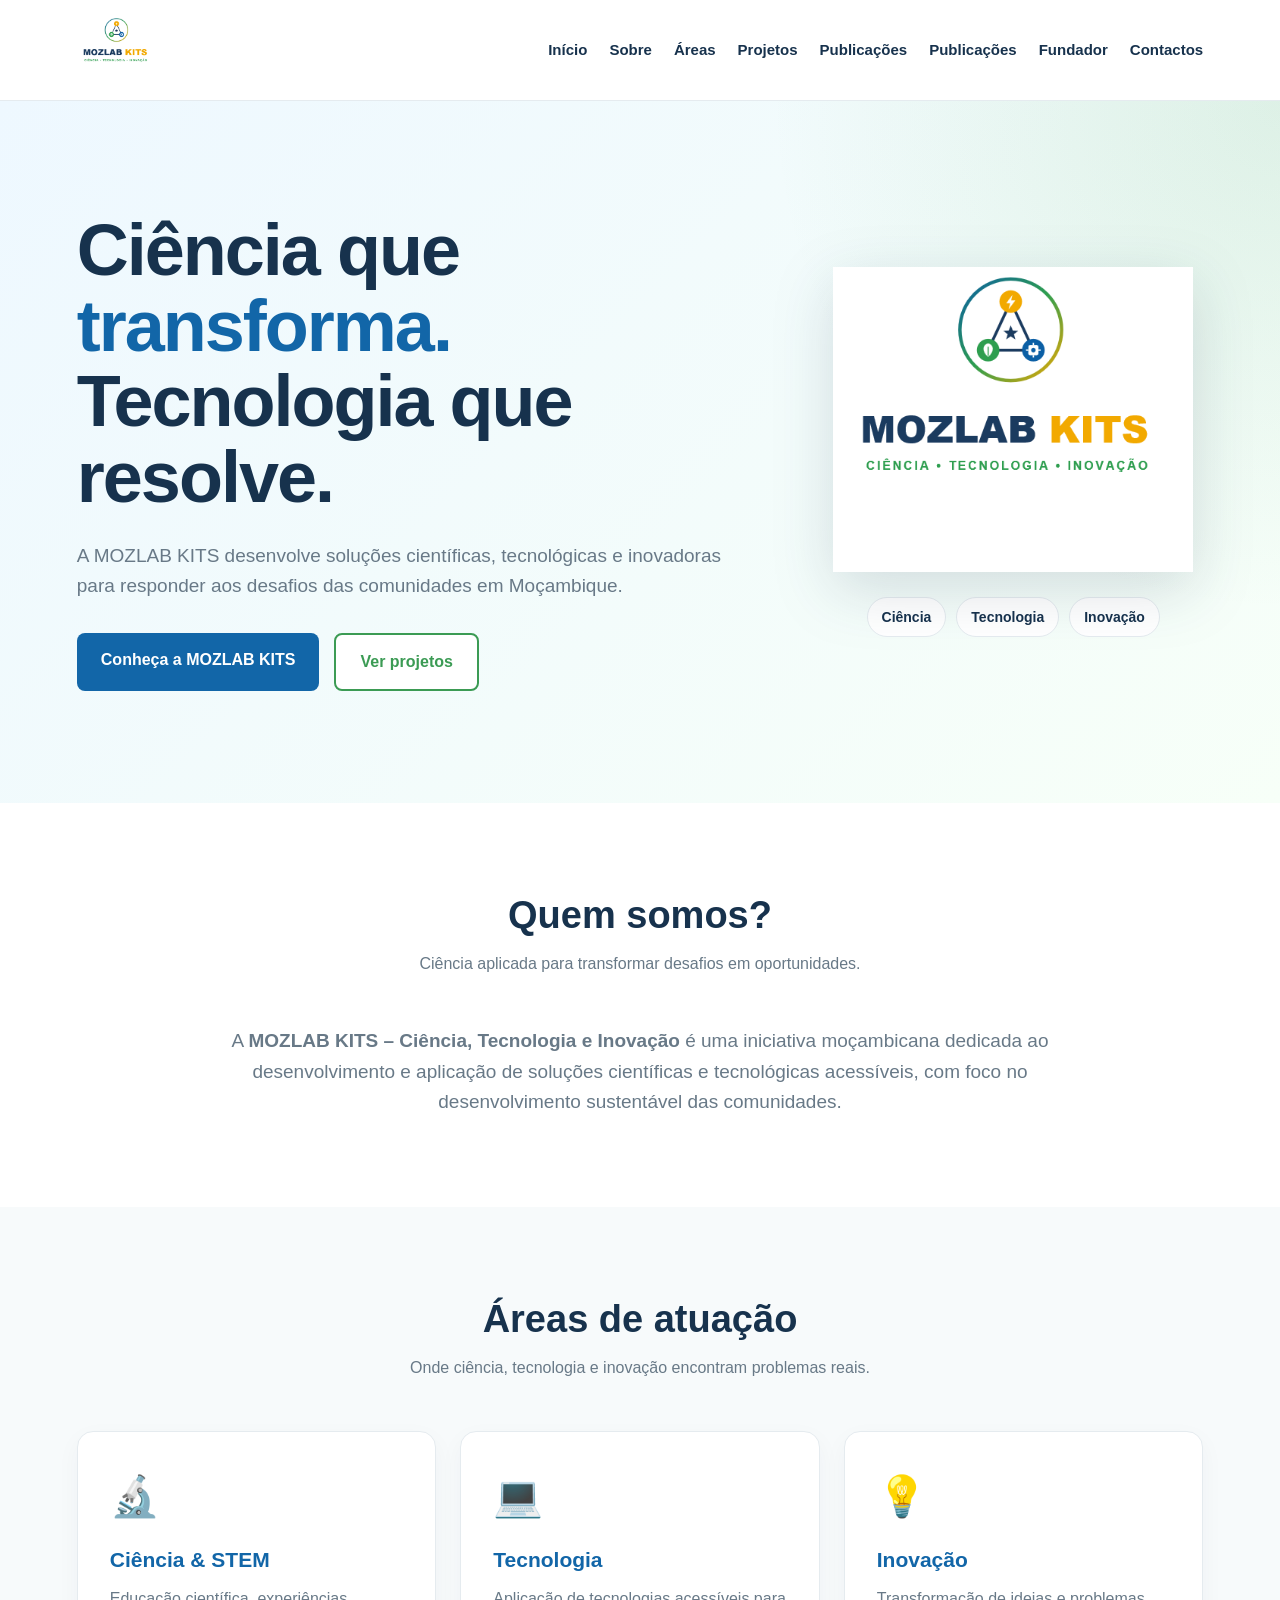
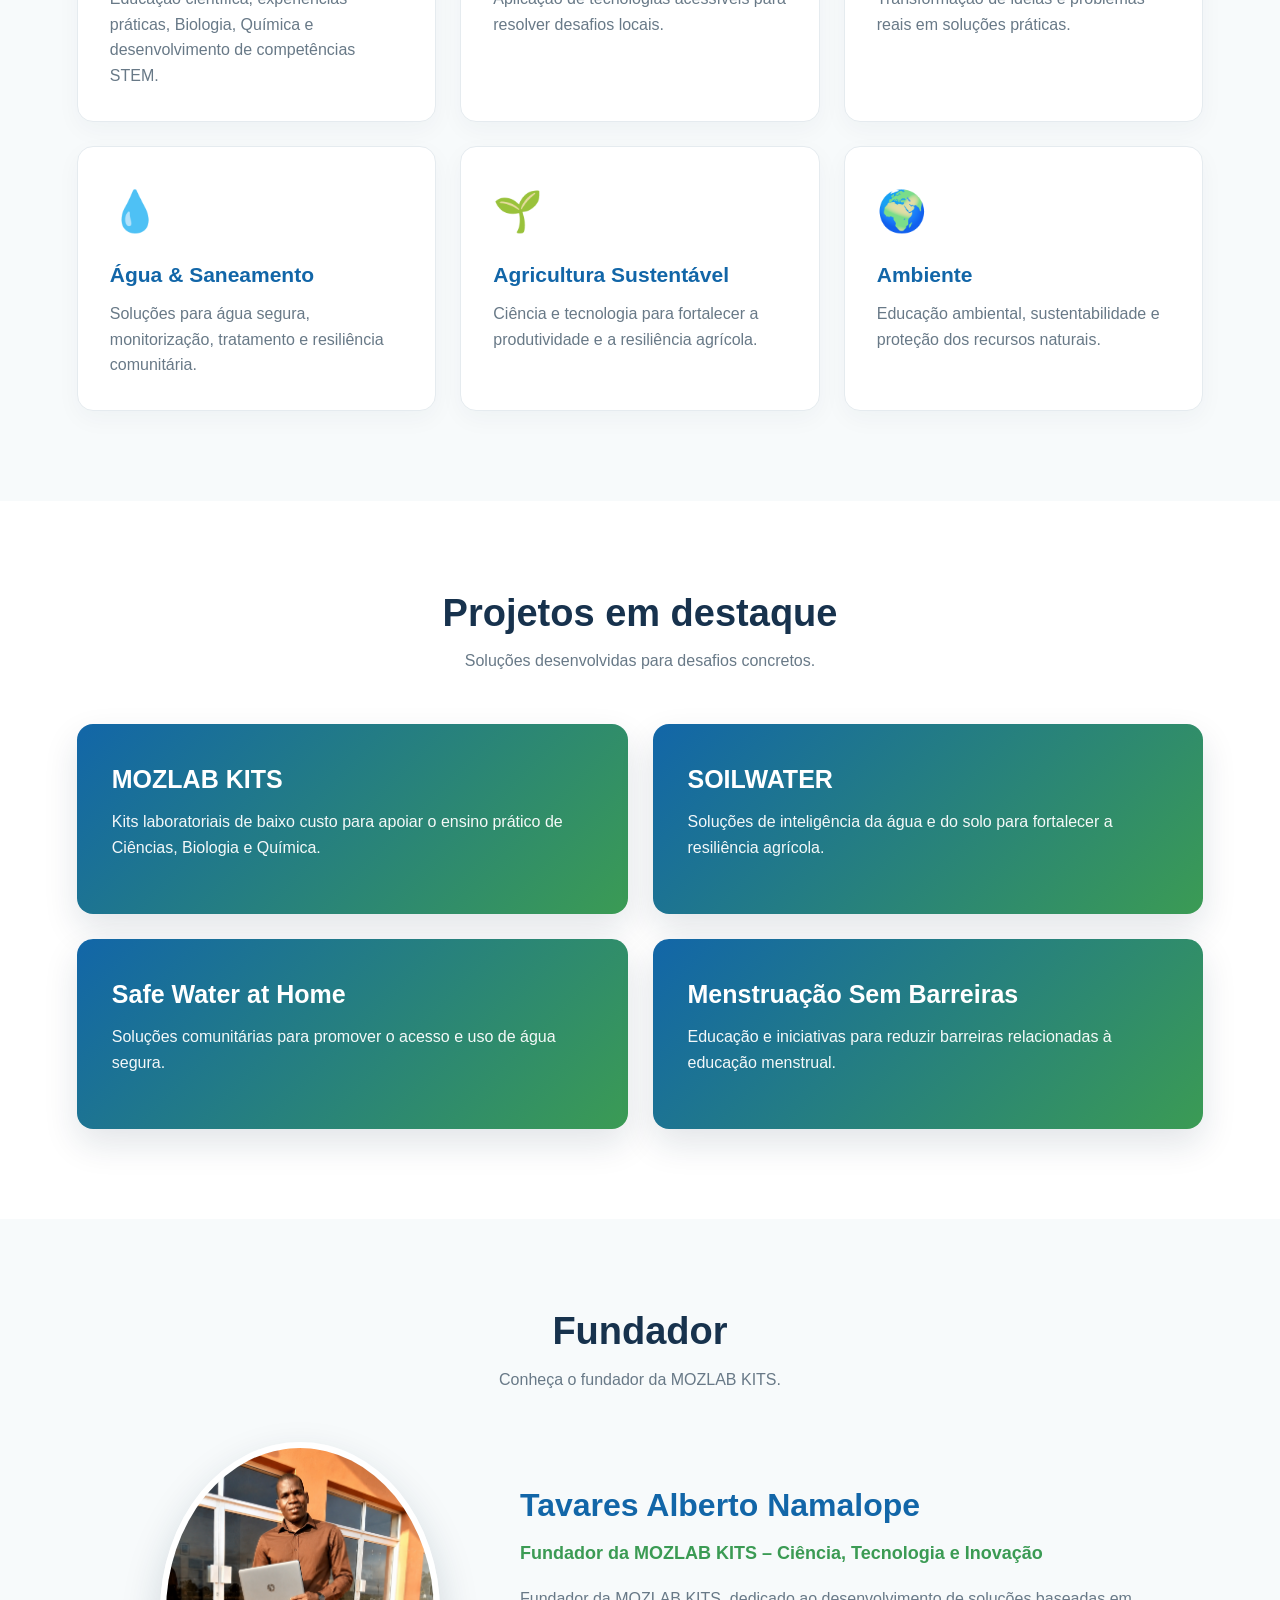
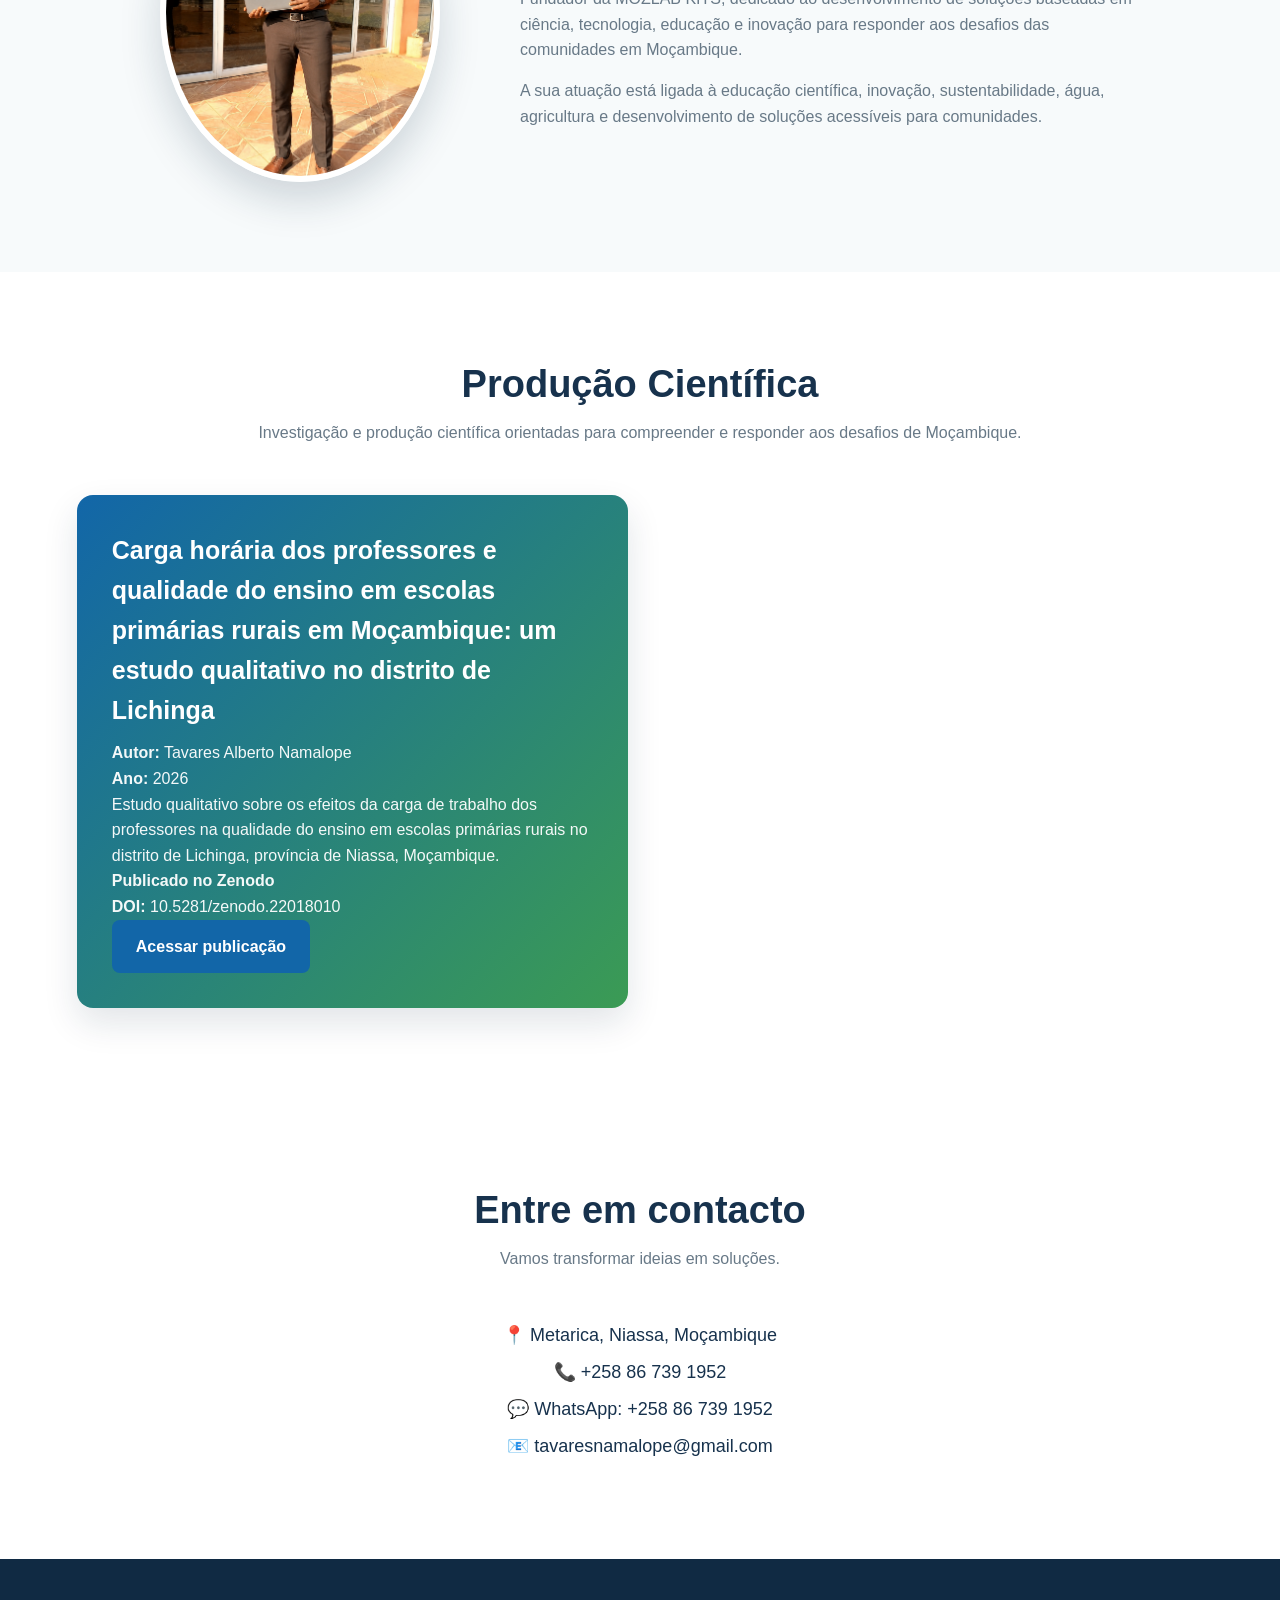
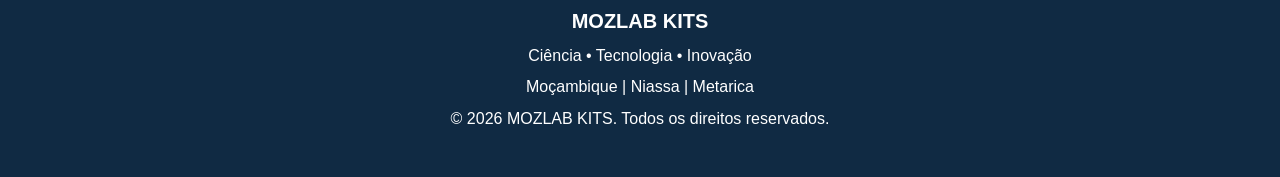
==== index.html @ 1bd48b4a "Add scientific production section to index.html Added a new section for scientific production with d" ====
<!DOCTYPE html>
<html lang="pt">
<head>
    <meta charset="UTF-8">
    <meta name="viewport" content="width=device-width, initial-scale=1.0">

    <title>MOZLAB KITS – Ciência, Tecnologia e Inovação</title>

    <meta name="description"
          content="MOZLAB KITS – Ciência, Tecnologia e Inovação para transformar desafios em soluções sustentáveis em Moçambique.">

    <link rel="stylesheet" href="style.css">
</head>

<body>

<!-- ==============================
     CABEÇALHO
     ============================== -->

<header>

    <div class="logo-area">

        <img src="MOZLAB KITS.png"
             alt="Logo oficial da MOZLAB KITS">

    </div>

    <nav>

    <a href="#inicio">Início</a>
    <a href="#sobre">Sobre</a>
    <a href="#areas">Áreas</a>
    <a href="#projetos">Projetos</a> 
    <a href="#publicacoes">Publicações</a>
    <a href="#publicacoes">Publicações</a>
    <a href="#fundador">Fundador</a>
    <a href="#contactos">Contactos</a>

</nav>

</header>


<main>

<!-- ==============================
     INÍCIO
     ============================== -->

<section class="hero" id="inicio">

    <div class="hero-text">

        <h1>
            Ciência que <span>transforma.</span><br>
            Tecnologia que resolve.
        </h1>

        <p>
            A MOZLAB KITS desenvolve soluções científicas,
            tecnológicas e inovadoras para responder aos desafios
            das comunidades em Moçambique.
        </p>

        <div class="buttons">

            <a href="#sobre" class="btn btn-primary">
                Conheça a MOZLAB KITS
            </a>

            <a href="#projetos" class="btn btn-secondary">
                Ver projetos
            </a>

        </div>

    </div>


    <div class="hero-logo">

        <img src="MOZLAB KITS.png"
             alt="MOZLAB KITS – Ciência, Tecnologia e Inovação">

        <div class="hero-tagline">

            <span>Ciência</span>
            <span>Tecnologia</span>
            <span>Inovação</span>

        </div>

    </div>

</section>


<!-- ==============================
     SOBRE
     ============================== -->

<section id="sobre">

    <div class="section-title">

        <h2>Quem somos?</h2>

        <p>
            Ciência aplicada para transformar desafios em oportunidades.
        </p>

    </div>


    <div class="about">

        <p>
            A <strong>MOZLAB KITS – Ciência, Tecnologia e Inovação</strong>
            é uma iniciativa moçambicana dedicada ao desenvolvimento
            e aplicação de soluções científicas e tecnológicas
            acessíveis, com foco no desenvolvimento sustentável
            das comunidades.
        </p>

    </div>

</section>


<!-- ==============================
     ÁREAS DE ATUAÇÃO
     ============================== -->

<section class="areas" id="areas">

    <div class="section-title">

        <h2>Áreas de atuação</h2>

        <p>
            Onde ciência, tecnologia e inovação encontram problemas reais.
        </p>

    </div>


    <div class="cards">


        <div class="card">

            <div class="icon">🔬</div>

            <h3>Ciência & STEM</h3>

            <p>
                Educação científica, experiências práticas,
                Biologia, Química e desenvolvimento de
                competências STEM.
            </p>

        </div>


        <div class="card">

            <div class="icon">💻</div>

            <h3>Tecnologia</h3>

            <p>
                Aplicação de tecnologias acessíveis para
                resolver desafios locais.
            </p>

        </div>


        <div class="card">

            <div class="icon">💡</div>

            <h3>Inovação</h3>

            <p>
                Transformação de ideias e problemas reais
                em soluções práticas.
            </p>

        </div>


        <div class="card">

            <div class="icon">💧</div>

            <h3>Água & Saneamento</h3>

            <p>
                Soluções para água segura, monitorização,
                tratamento e resiliência comunitária.
            </p>

        </div>


        <div class="card">

            <div class="icon">🌱</div>

            <h3>Agricultura Sustentável</h3>

            <p>
                Ciência e tecnologia para fortalecer a
                produtividade e a resiliência agrícola.
            </p>

        </div>


        <div class="card">

            <div class="icon">🌍</div>

            <h3>Ambiente</h3>

            <p>
                Educação ambiental, sustentabilidade e
                proteção dos recursos naturais.
            </p>

        </div>


    </div>

</section>


<!-- ==============================
     PROJETOS
     ============================== -->

<section id="projetos">

    <div class="section-title">

        <h2>Projetos em destaque</h2>

        <p>
            Soluções desenvolvidas para desafios concretos.
        </p>

    </div>


    <div class="projects">


        <div class="project">

            <h3>MOZLAB KITS</h3>

            <p>
                Kits laboratoriais de baixo custo para apoiar
                o ensino prático de Ciências, Biologia e Química.
            </p>

        </div>


        <div class="project">

            <h3>SOILWATER</h3>

            <p>
                Soluções de inteligência da água e do solo
                para fortalecer a resiliência agrícola.
            </p>

        </div>


        <div class="project">

            <h3>Safe Water at Home</h3>

            <p>
                Soluções comunitárias para promover o acesso
                e uso de água segura.
            </p>

        </div>


        <div class="project">

            <h3>Menstruação Sem Barreiras</h3>

            <p>
                Educação e iniciativas para reduzir barreiras
                relacionadas à educação menstrual.
            </p>

        </div>


    </div>

</section>


<!-- ==============================
     FUNDADOR
     ============================== -->

<section class="founder" id="fundador">

    <div class="section-title">

        <h2>Fundador</h2>

        <p>
            Conheça o fundador da MOZLAB KITS.
        </p>

    </div>


    <div class="founder-content">

        <div class="founder-photo">

            <img src="FUNDADOR.png"
                 alt="Fotografia de Tavares Alberto Namalope, fundador da MOZLAB KITS">

        </div>


        <div class="founder-info">

            <h3>
                Tavares Alberto Namalope
            </h3>

            <h4>
                Fundador da MOZLAB KITS – Ciência, Tecnologia e Inovação
            </h4>

            <p>
                Fundador da MOZLAB KITS, dedicado ao desenvolvimento
                de soluções baseadas em ciência, tecnologia,
                educação e inovação para responder aos desafios
                das comunidades em Moçambique.
            </p>

            <p>
                A sua atuação está ligada à educação científica,
                inovação, sustentabilidade, água, agricultura
                e desenvolvimento de soluções acessíveis para
                comunidades.
            </p>

        </div>

    </div>

</section>

</section>


<!-- ==============================
     PRODUÇÃO CIENTÍFICA
     ============================== -->

<section id="publicacoes">

    <div class="section-title">

        <h2>Produção Científica</h2>

        <p>
            Investigação e produção científica orientadas
            para compreender e responder aos desafios de Moçambique.
        </p>

    </div>

    <div class="projects">

        <div class="project">

            <h3>
                Carga horária dos professores e qualidade do ensino
                em escolas primárias rurais em Moçambique:
                um estudo qualitativo no distrito de Lichinga
            </h3>

            <p>
                <strong>Autor:</strong>
                Tavares Alberto Namalope
            </p>

            <p>
                <strong>Ano:</strong>
                2026
            </p>

            <p>
                Estudo qualitativo sobre os efeitos da carga de trabalho
                dos professores na qualidade do ensino em escolas
                primárias rurais no distrito de Lichinga,
                província de Niassa, Moçambique.
            </p>

            <p>
                <strong>Publicado no Zenodo</strong>
            </p>

            <p>
                <strong>DOI:</strong>
                10.5281/zenodo.22018010
            </p>

            <a
                href="https://doi.org/10.5281/zenodo.22018010"
                target="_blank"
                rel="noopener noreferrer"
                class="btn btn-primary"
            >
                Acessar publicação
            </a>

        </div>

    </div>

</section>
<!-- ==============================
     CONTACTOS
     ============================== -->

<section class="contact" id="contactos">

    <div class="section-title">

        <h2>Entre em contacto</h2>

        <p>
            Vamos transformar ideias em soluções.
        </p>

    </div>


    <div class="contact-info">

        <p>
            📍 Metarica, Niassa, Moçambique
        </p>

        <p>
            📞 +258 86 739 1952
        </p>

        <p>
            💬 WhatsApp: +258 86 739 1952
        </p>

        <p>
            📧 tavaresnamalope@gmail.com
        </p>

    </div>

</section>

</main>


<!-- ==============================
     RODAPÉ
     ============================== -->

<footer>

    <p>
        <strong>MOZLAB KITS</strong>
    </p>

    <p>
        Ciência • Tecnologia • Inovação
    </p>

    <p>
        Moçambique | Niassa | Metarica
    </p>

    <p>
        © 2026 MOZLAB KITS. Todos os direitos reservados.
    </p>

</footer>


</body>
</html>
---- style.css ----
/* =========================================
   MOZLAB KITS
   Ciência • Tecnologia • Inovação
   ========================================= */

:root {
    --azul: #1266a8;
    --azul-escuro: #102a43;
    --verde: #3b9b54;
    --dourado: #d9a441;
    --branco: #ffffff;
    --cinza-claro: #f7fafb;
    --cinza: #687987;
    --texto: #17324d;
    --borda: #e5ebef;
}

/* ==============================
   RESET
   ============================== */

* {
    margin: 0;
    padding: 0;
    box-sizing: border-box;
}

html {
    scroll-behavior: smooth;
}

body {
    font-family: Arial, Helvetica, sans-serif;
    color: var(--texto);
    background: var(--branco);
    line-height: 1.6;
}

a {
    text-decoration: none;
}

/* ==============================
   CABEÇALHO
   ============================== */

header {
    background: rgba(255, 255, 255, 0.96);
    border-bottom: 1px solid var(--borda);
    padding: 16px 6%;
    display: flex;
    align-items: center;
    justify-content: space-between;
    position: sticky;
    top: 0;
    z-index: 1000;
}

.logo-area {
    display: flex;
    align-items: center;
    flex-shrink: 0;
}

.logo-area img {
    height: 68px;
    width: auto;
    max-width: 230px;
    object-fit: contain;
    display: block;
}

/* ==============================
   MENU
   ============================== */

nav {
    display: flex;
    align-items: center;
    gap: 22px;
}

nav a {
    color: var(--texto);
    font-size: 15px;
    font-weight: 600;
    transition: 0.3s ease;
}

nav a:hover {
    color: var(--verde);
}

/* ==============================
   HERO
   ============================== */

.hero {
    min-height: 78vh;
    padding: 90px 6%;
    display: flex;
    align-items: center;
    justify-content: space-between;
    gap: 60px;

    background:
        radial-gradient(
            circle at top right,
            rgba(59, 155, 84, 0.12),
            transparent 35%
        ),
        linear-gradient(
            135deg,
            #eef8ff,
            #f7fff8
        );
}

.hero-text {
    max-width: 680px;
}

.hero-text h1 {
    font-size: clamp(42px, 6vw, 72px);
    line-height: 1.05;
    margin-bottom: 25px;
    letter-spacing: -2px;
}

.hero-text h1 span {
    color: var(--azul);
}

.hero-text p {
    max-width: 650px;
    font-size: 19px;
    color: var(--cinza);
    margin-bottom: 32px;
}

/* ==============================
   LOGO DO HERO
   ============================== */

.hero-logo {
    width: 380px;
    flex-shrink: 0;
    text-align: center;
}

.hero-logo img {
    width: 100%;
    max-width: 360px;
    height: auto;
    display: block;
    margin: 0 auto 25px;

    filter: drop-shadow(
        0 18px 30px rgba(16, 42, 67, 0.15)
    );
}

.hero-tagline {
    display: flex;
    justify-content: center;
    gap: 10px;
    flex-wrap: wrap;
}

.hero-tagline span {
    padding: 8px 14px;
    border-radius: 20px;
    background: var(--branco);
    border: 1px solid var(--borda);
    color: var(--texto);
    font-size: 14px;
    font-weight: 700;
}

/* ==============================
   BOTÕES
   ============================== */

.buttons {
    display: flex;
    gap: 15px;
    flex-wrap: wrap;
}

.btn {
    display: inline-block;
    padding: 14px 24px;
    border-radius: 8px;
    font-weight: 700;
    transition: 0.3s ease;
}

.btn-primary {
    background: var(--azul);
    color: var(--branco);
}

.btn-primary:hover {
    transform: translateY(-2px);
    background: #0e568e;
}

.btn-secondary {
    border: 2px solid var(--verde);
    color: var(--verde);
    background: var(--branco);
}

.btn-secondary:hover {
    background: var(--verde);
    color: var(--branco);
}

/* ==============================
   SEÇÕES
   ============================== */

section {
    padding: 90px 6%;
}

.section-title {
    max-width: 800px;
    margin: 0 auto 50px;
    text-align: center;
}

.section-title h2 {
    font-size: 38px;
    line-height: 1.2;
    margin-bottom: 12px;
}

.section-title p {
    color: var(--cinza);
}

/* ==============================
   SOBRE
   ============================== */

.about {
    max-width: 900px;
    margin: auto;
    text-align: center;
    font-size: 19px;
    color: var(--cinza);
}

/* ==============================
   ÁREAS
   ============================== */

.areas {
    background: var(--cinza-claro);
}

.cards {
    max-width: 1200px;
    margin: auto;
    display: grid;
    grid-template-columns: repeat(3, 1fr);
    gap: 24px;
}

.card {
    background: var(--branco);
    padding: 32px;
    border-radius: 16px;
    border: 1px solid var(--borda);
    box-shadow: 0 8px 25px rgba(16, 42, 67, 0.04);
    transition:
        transform 0.3s ease,
        box-shadow 0.3s ease;
}

.card:hover {
    transform: translateY(-7px);
    box-shadow: 0 18px 40px rgba(16, 42, 67, 0.10);
}

.card .icon {
    font-size: 40px;
    margin-bottom: 15px;
}

.card h3 {
    margin-bottom: 10px;
    color: var(--azul);
    font-size: 21px;
}

.card p {
    color: var(--cinza);
}

/* ==============================
   PROJETOS
   ============================== */

.projects {
    max-width: 1200px;
    margin: auto;
    display: grid;
    grid-template-columns: repeat(2, 1fr);
    gap: 25px;
}

.project {
    padding: 35px;
    min-height: 190px;
    border-radius: 16px;

    background: linear-gradient(
        135deg,
        var(--azul),
        var(--verde)
    );

    color: var(--branco);

    box-shadow:
        0 15px 35px rgba(16, 42, 67, 0.12);

    transition: transform 0.3s ease;
}

.project:hover {
    transform: translateY(-6px);
}

.project h3 {
    font-size: 25px;
    margin-bottom: 10px;
}

.project p {
    opacity: 0.95;
}

/* ==============================
   FUNDADOR
   ============================== */

.founder {
    background: var(--cinza-claro);
}

.founder-content {
    max-width: 1000px;
    margin: auto;

    display: grid;
    grid-template-columns: 320px 1fr;

    align-items: center;
    gap: 60px;
}

.founder-photo img {
    width: 280px;
    height: 340px;
    object-fit: cover;
    object-position: center top;

    object-fit: cover;

    border-radius: 50%;

    display: block;
    margin: auto;

    border: 6px solid var(--branco);

    box-shadow:
        0 18px 40px rgba(16, 42, 67, 0.18);
}

/* Informações */

.founder-info h3 {
    font-size: 32px;
    color: var(--azul);
    margin-bottom: 8px;
}

.founder-info h4 {
    font-size: 18px;
    color: var(--verde);
    margin-bottom: 18px;
}

.founder-info p {
    color: var(--cinza);
    margin-bottom: 15px;
}

/* ==============================
   CONTACTOS
   ============================== */

.contact {
    text-align: center;
}

.contact-info {
    font-size: 18px;
    color: var(--texto);
}

.contact-info p {
    margin: 8px 0;
}

/* ==============================
   RODAPÉ
   ============================== */

footer {
    background: var(--azul-escuro);
    color: var(--branco);
    text-align: center;
    padding: 40px 6%;
}

footer p {
    margin: 6px 0;
}

footer strong {
    font-size: 20px;
}

/* ==============================
   RESPONSIVIDADE
   ============================== */

@media (max-width: 850px) {

    header {
        flex-direction: column;
        gap: 15px;
    }

    nav {
        flex-wrap: wrap;
        justify-content: center;
        gap: 12px;
    }

    .hero {
        flex-direction: column;
        text-align: center;
        padding-top: 70px;
    }

    .hero-text {
        margin: auto;
    }

    .hero-text h1 {
        letter-spacing: -1px;
    }

    .buttons {
        justify-content: center;
    }

    .cards,
    .projects {
        grid-template-columns: 1fr;
    }

    .hero-logo {
        width: 100%;
        max-width: 380px;
    }

    .hero-logo img {
        max-width: 320px;
    }

    /* Fundador no telemóvel */

    .founder-content {
        grid-template-columns: 1fr;
        text-align: center;
        gap: 30px;
    }

    .founder-photo img {
        width: 240px;
        height: 240px;
    }

    .founder-info h3 {
        font-size: 28px;
    }
}

/* ==============================
   TELEMÓVEIS PEQUENOS
   ============================== */

@media (max-width: 500px) {

    section {
        padding: 65px 5%;
    }

    .hero-text h1 {
        font-size: 40px;
    }

    .hero-text p {
        font-size: 17px;
    }

    .section-title h2 {
        font-size: 31px;
    }

    nav a {
        font-size: 14px;
    }

    .founder-photo img {
        width: 210px;
        height: 210px;
    }
}
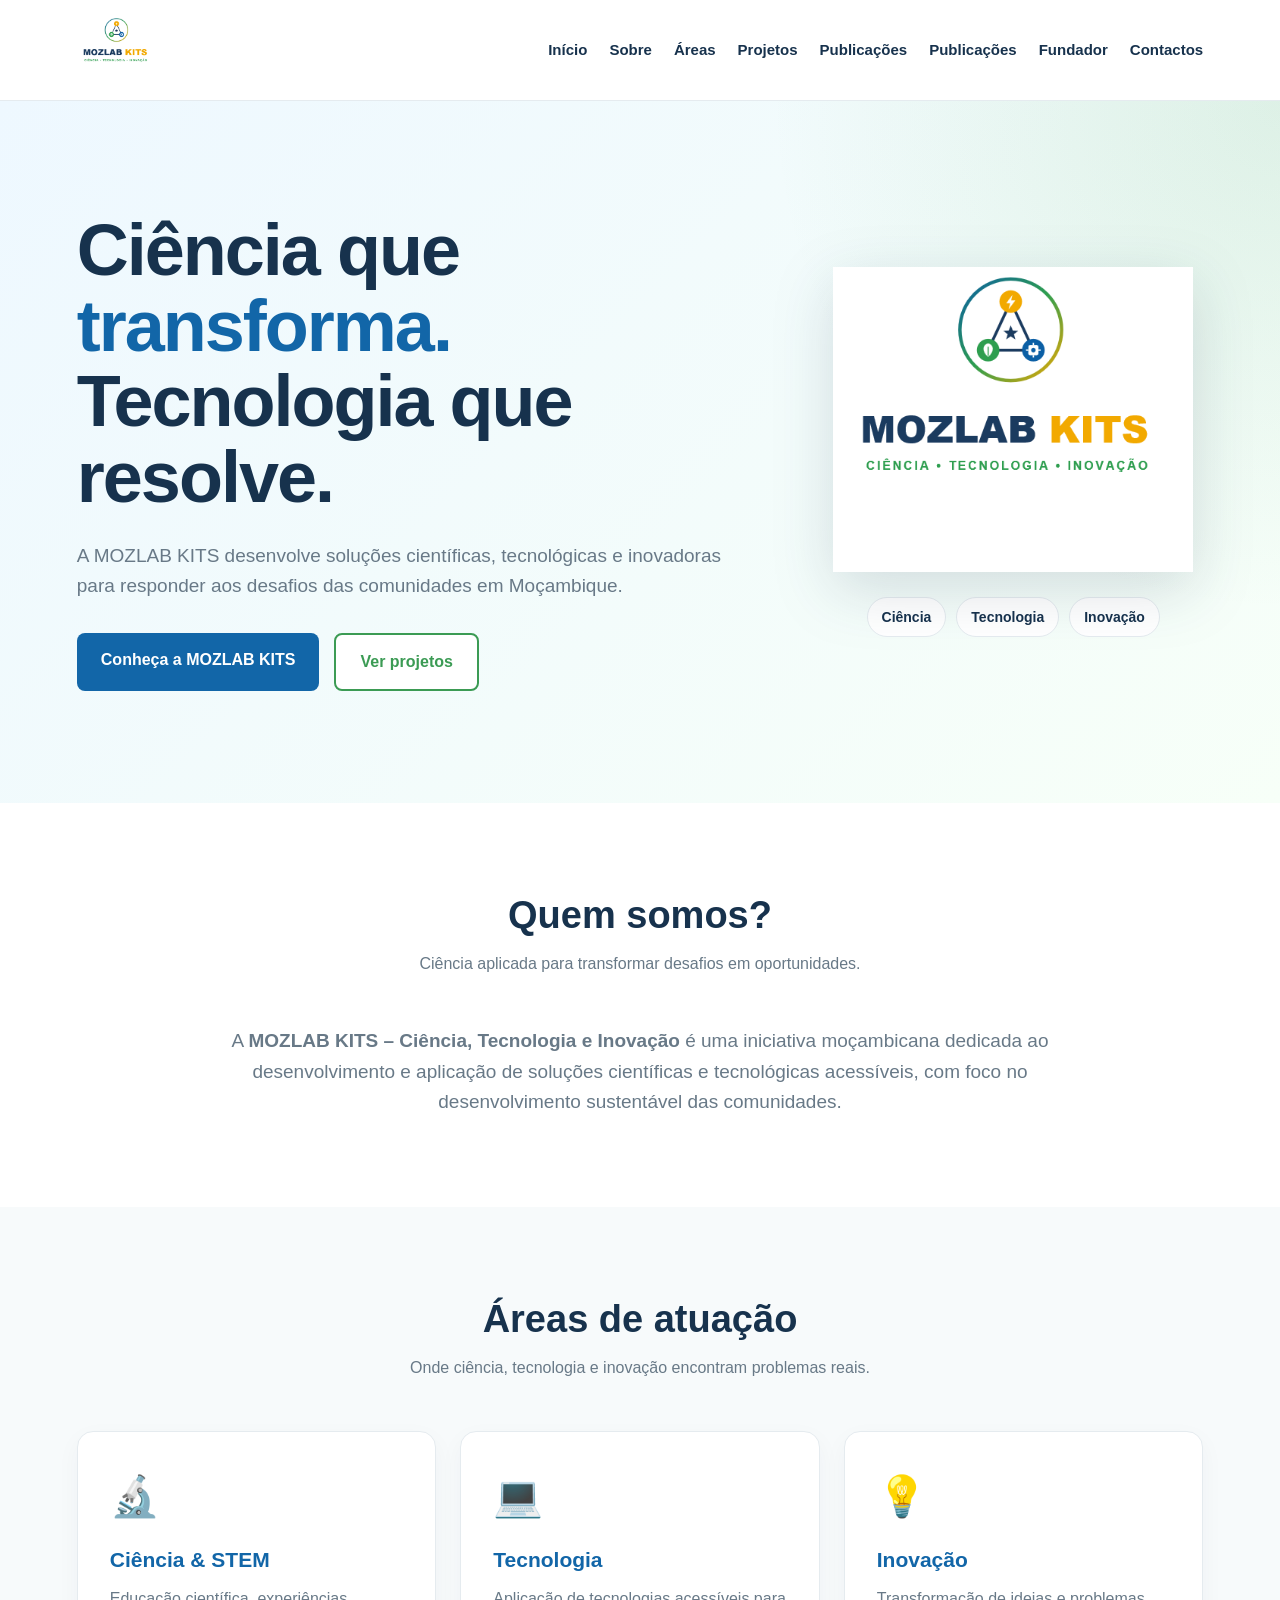
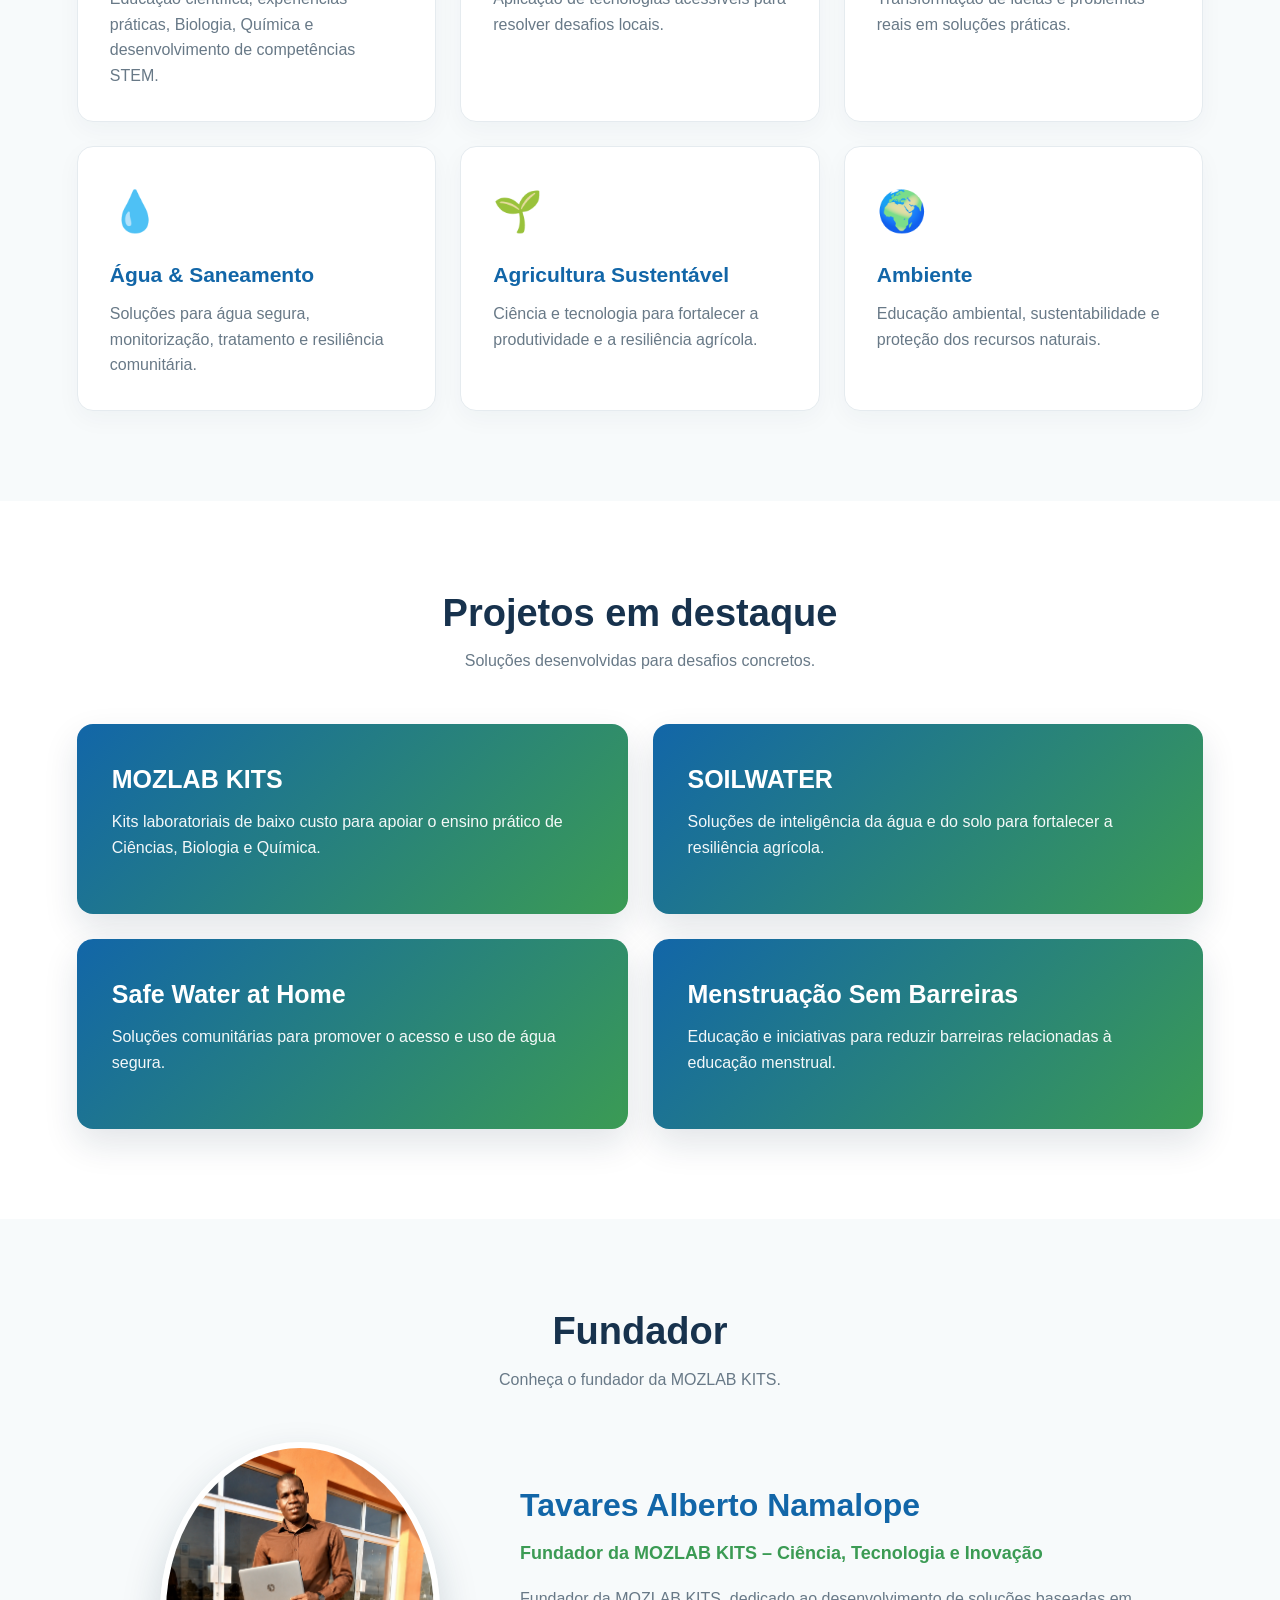
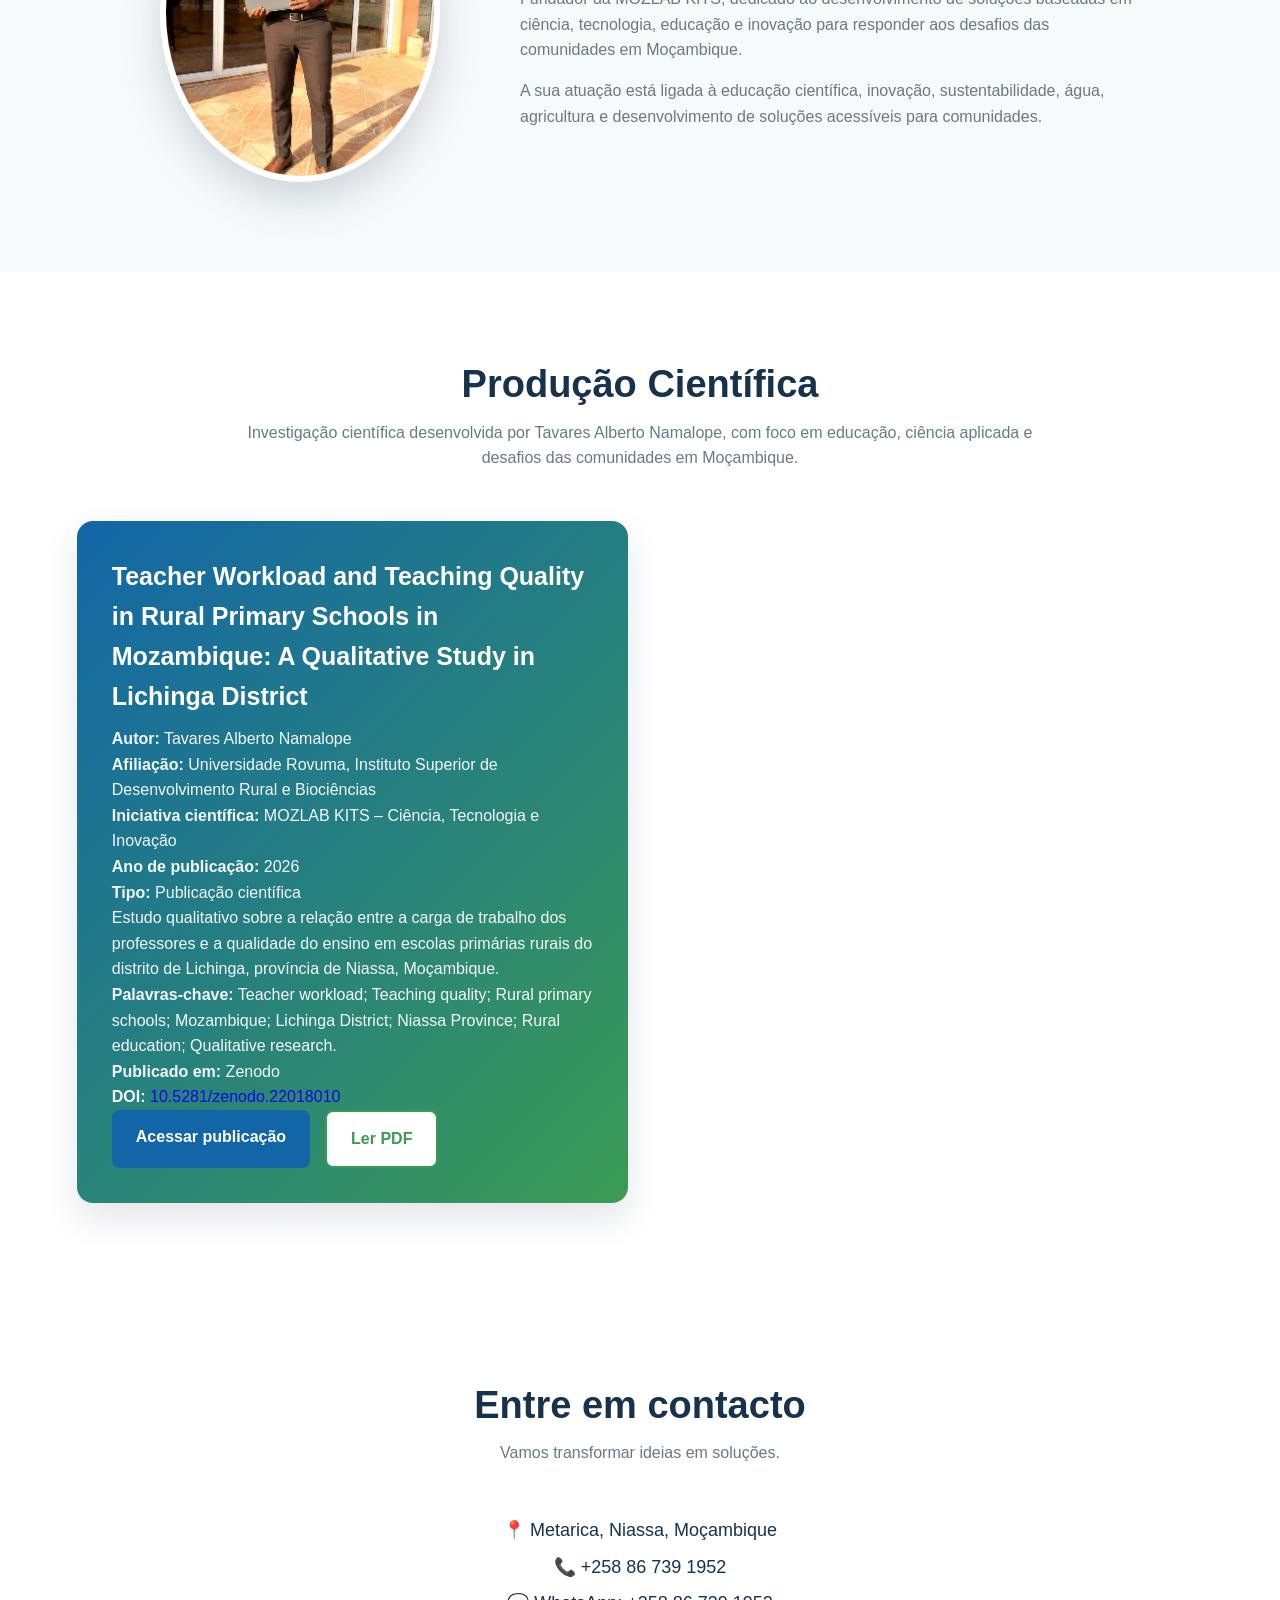
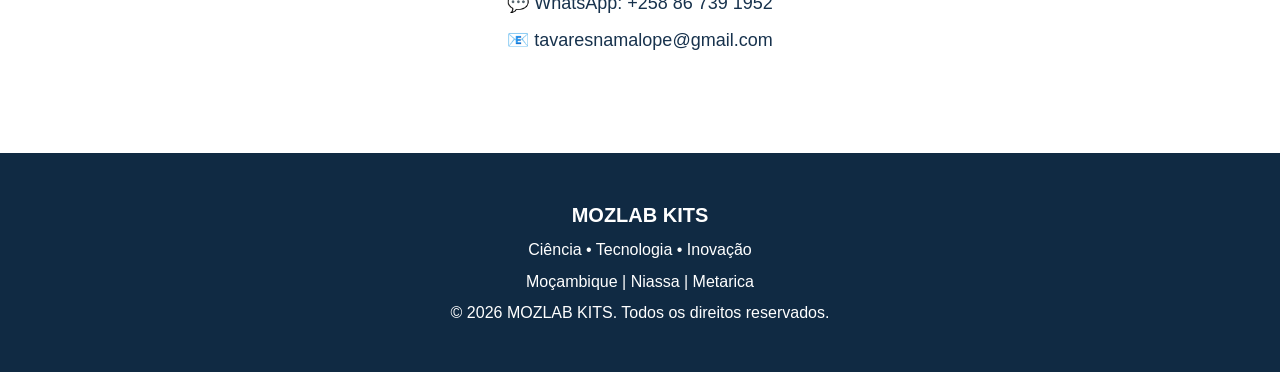
==== commit 505ac27e: "Revise scientific production section in index.html Updated the content of the scientific production " ====
--- a/index.html
+++ b/index.html
@@ -376,6 +376,10 @@
      PRODUÇÃO CIENTÍFICA
      ============================== -->
 
+<!-- ==============================
+     PRODUÇÃO CIENTÍFICA
+     ============================== -->
+
 <section id="publicacoes">
 
     <div class="section-title">
@@ -383,20 +387,21 @@
         <h2>Produção Científica</h2>
 
         <p>
-            Investigação e produção científica orientadas
-            para compreender e responder aos desafios de Moçambique.
-        </p>
-
-    </div>
+            Investigação científica desenvolvida por Tavares Alberto Namalope,
+            com foco em educação, ciência aplicada e desafios das comunidades
+            em Moçambique.
+        </p>
+
+    </div>
+
 
     <div class="projects">
 
         <div class="project">
 
             <h3>
-                Carga horária dos professores e qualidade do ensino
-                em escolas primárias rurais em Moçambique:
-                um estudo qualitativo no distrito de Lichinga
+                Teacher Workload and Teaching Quality in Rural Primary Schools
+                in Mozambique: A Qualitative Study in Lichinga District
             </h3>
 
             <p>
@@ -405,34 +410,77 @@
             </p>
 
             <p>
-                <strong>Ano:</strong>
+                <strong>Afiliação:</strong>
+                Universidade Rovuma, Instituto Superior de Desenvolvimento
+                Rural e Biociências
+            </p>
+
+            <p>
+                <strong>Iniciativa científica:</strong>
+                MOZLAB KITS – Ciência, Tecnologia e Inovação
+            </p>
+
+            <p>
+                <strong>Ano de publicação:</strong>
                 2026
             </p>
 
             <p>
-                Estudo qualitativo sobre os efeitos da carga de trabalho
-                dos professores na qualidade do ensino em escolas
-                primárias rurais no distrito de Lichinga,
-                província de Niassa, Moçambique.
-            </p>
-
-            <p>
-                <strong>Publicado no Zenodo</strong>
+                <strong>Tipo:</strong>
+                Publicação científica
+            </p>
+
+            <p>
+                Estudo qualitativo sobre a relação entre a carga de trabalho
+                dos professores e a qualidade do ensino em escolas primárias
+                rurais do distrito de Lichinga, província de Niassa,
+                Moçambique.
+            </p>
+
+            <p>
+                <strong>Palavras-chave:</strong>
+                Teacher workload; Teaching quality; Rural primary schools;
+                Mozambique; Lichinga District; Niassa Province;
+                Rural education; Qualitative research.
+            </p>
+
+            <p>
+                <strong>Publicado em:</strong>
+                Zenodo
             </p>
 
             <p>
                 <strong>DOI:</strong>
-                10.5281/zenodo.22018010
-            </p>
-
-            <a
-                href="https://doi.org/10.5281/zenodo.22018010"
-                target="_blank"
-                rel="noopener noreferrer"
-                class="btn btn-primary"
-            >
-                Acessar publicação
-            </a>
+                <a
+                    href="https://doi.org/10.5281/zenodo.22018010"
+                    target="_blank"
+                    rel="noopener noreferrer"
+                >
+                    10.5281/zenodo.22018010
+                </a>
+            </p>
+
+            <div class="buttons">
+
+                <a
+                    href="https://doi.org/10.5281/zenodo.22018010"
+                    target="_blank"
+                    rel="noopener noreferrer"
+                    class="btn btn-primary"
+                >
+                    Acessar publicação
+                </a>
+
+                <a
+                    href="https://zenodo.org/records/22018010/files/ARTICLE.pdf?download=1"
+                    target="_blank"
+                    rel="noopener noreferrer"
+                    class="btn btn-secondary"
+                >
+                    Ler PDF
+                </a>
+
+            </div>
 
         </div>
 
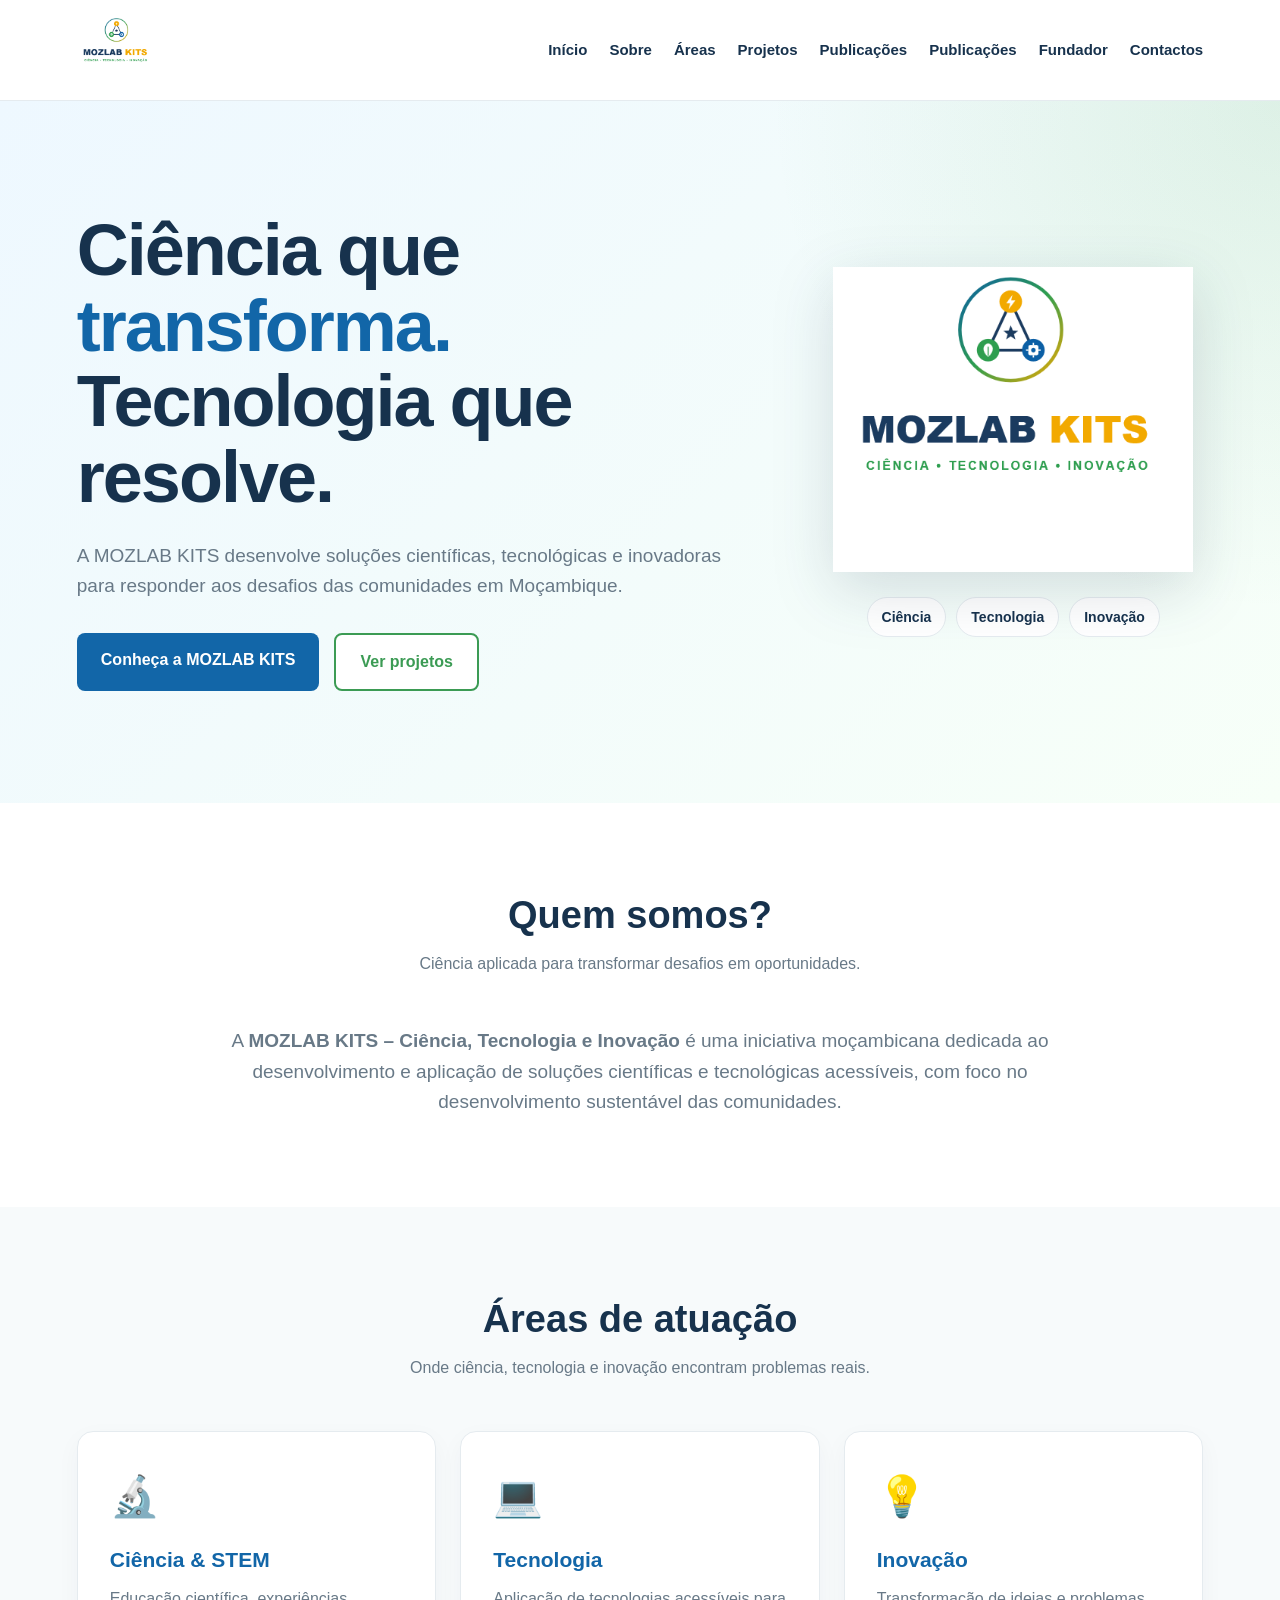
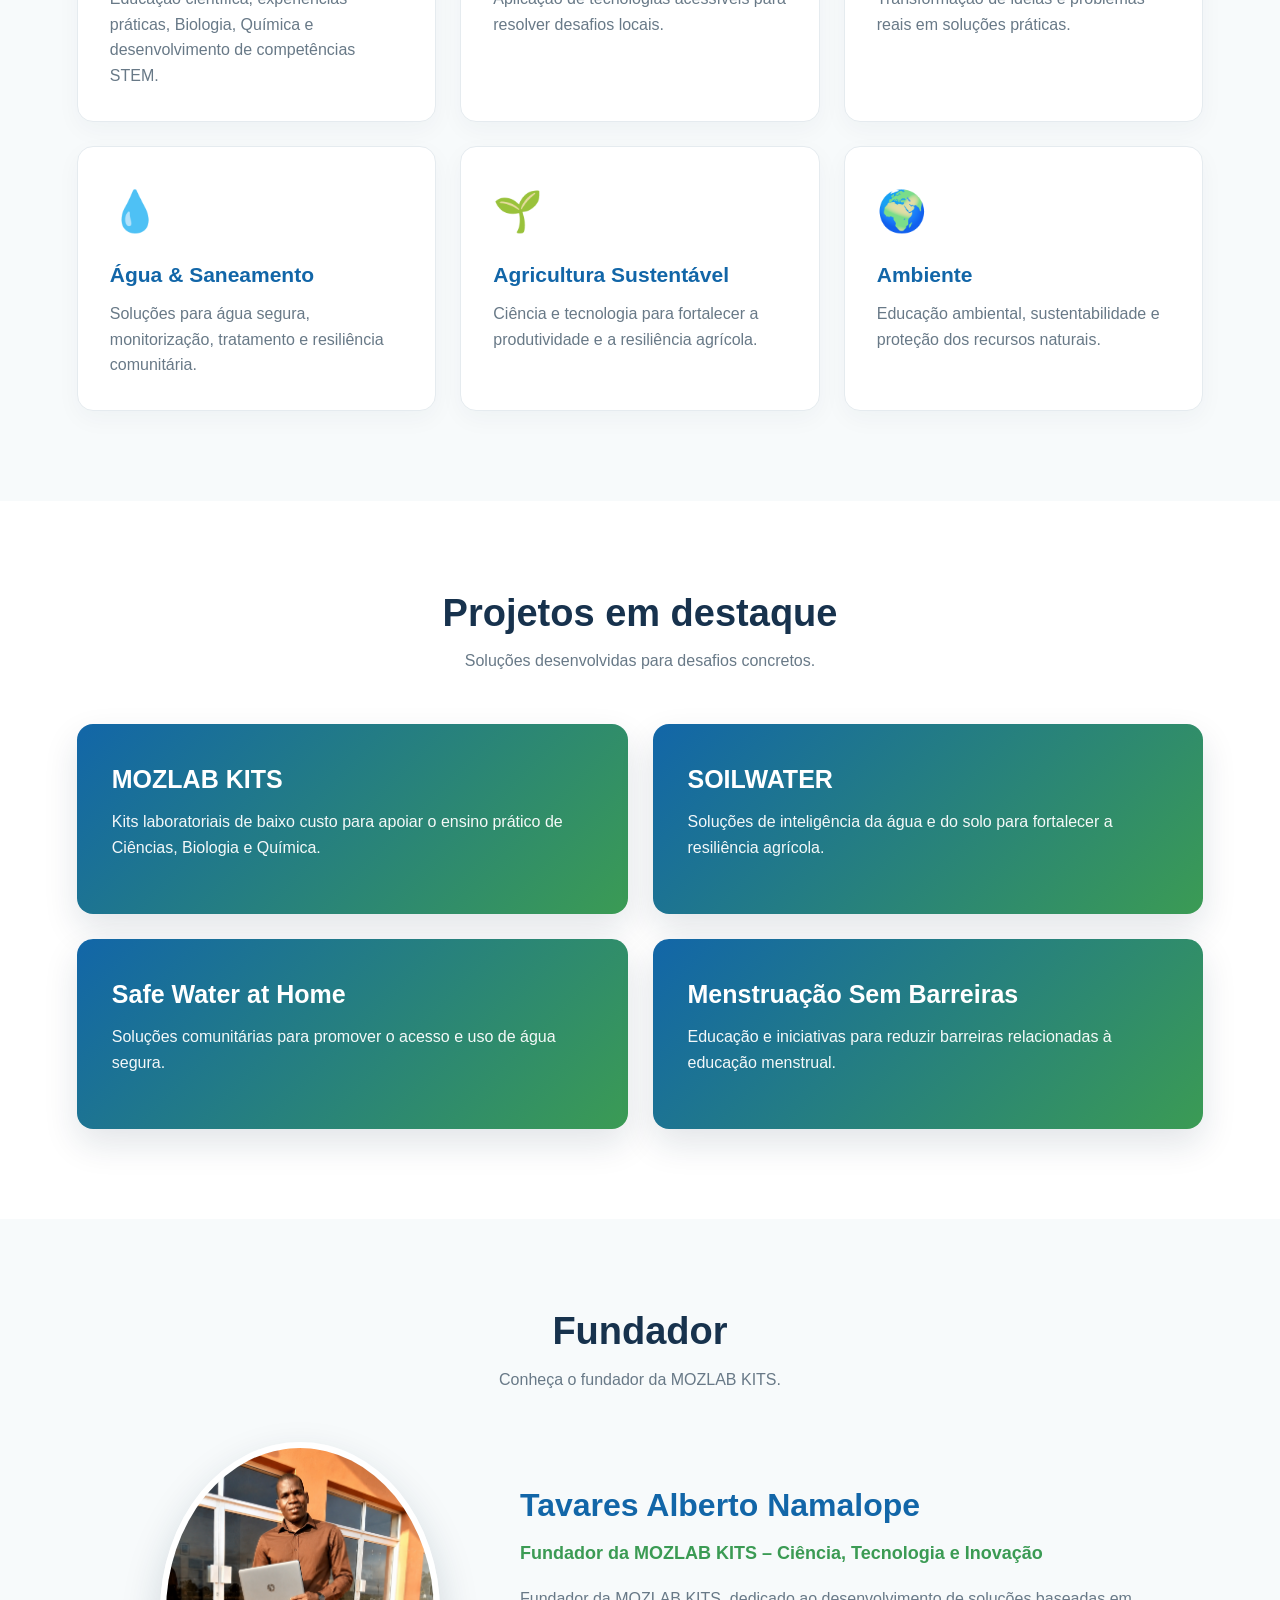
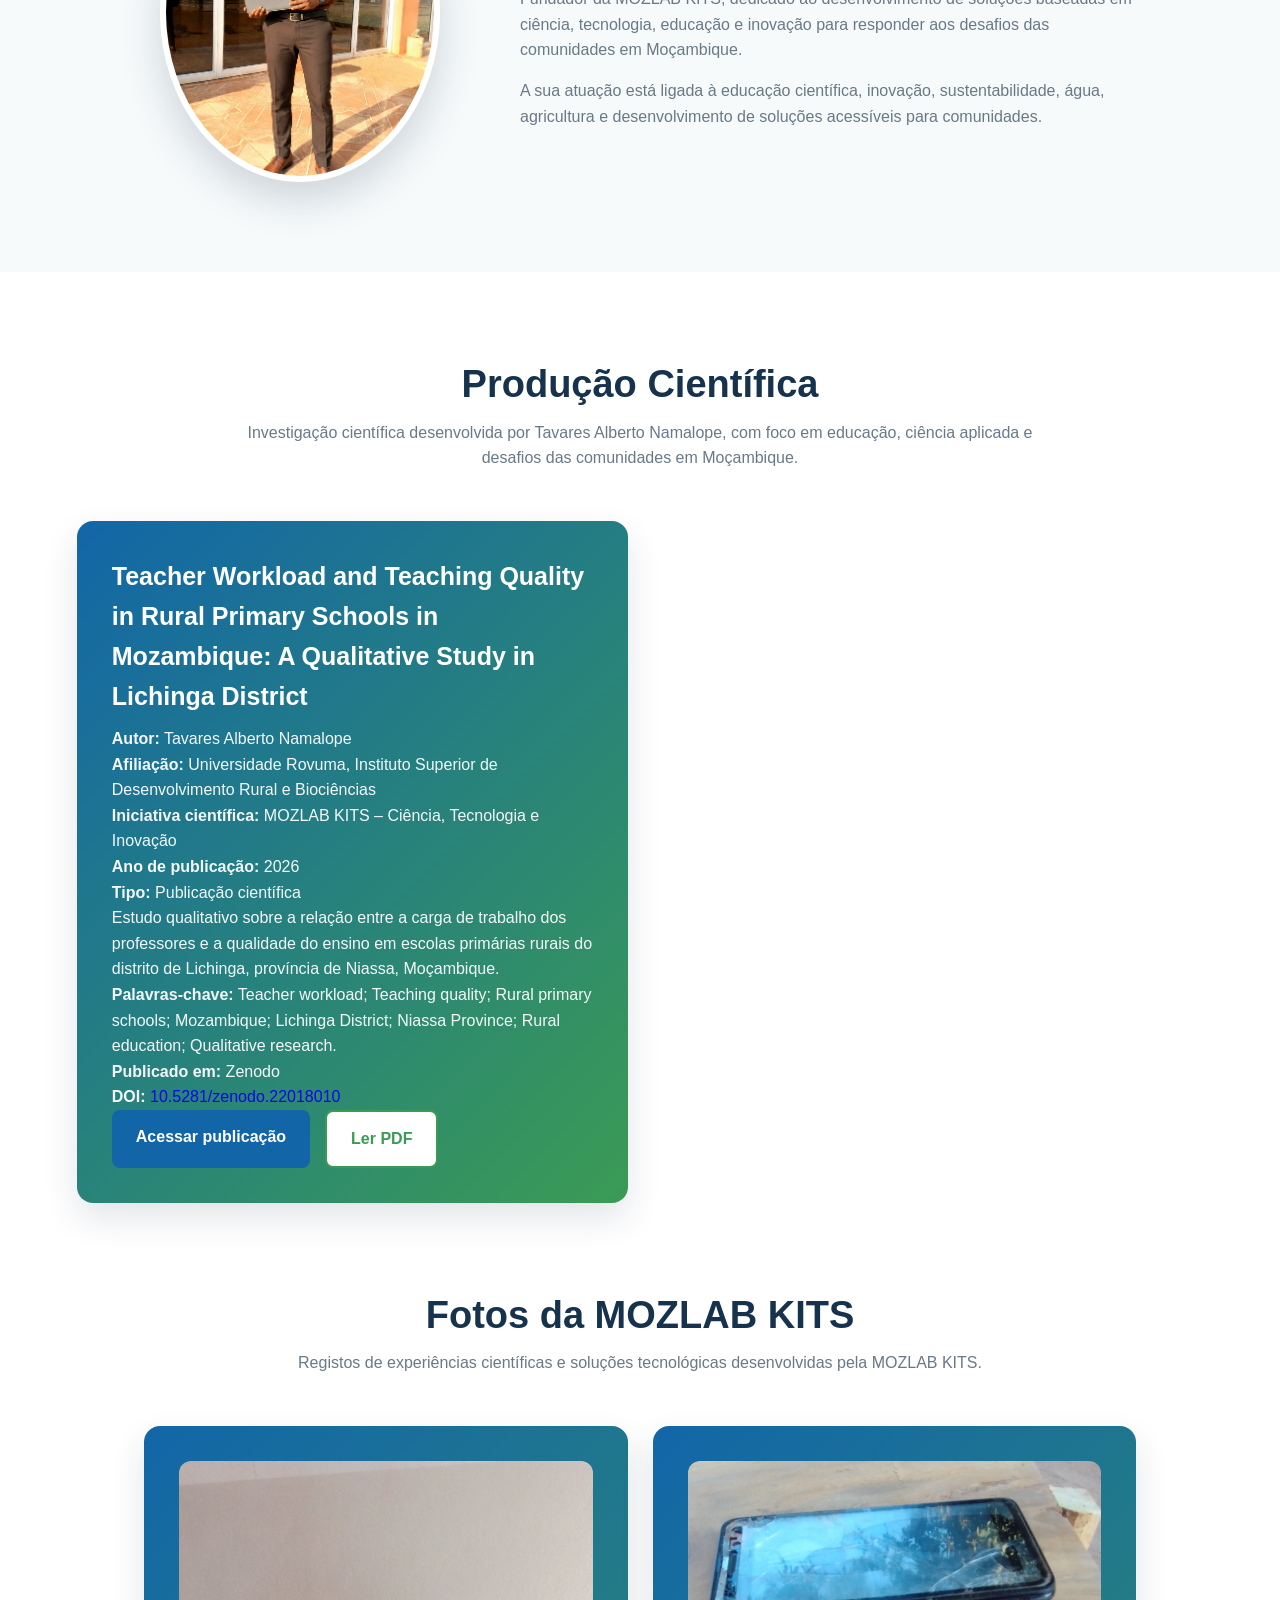
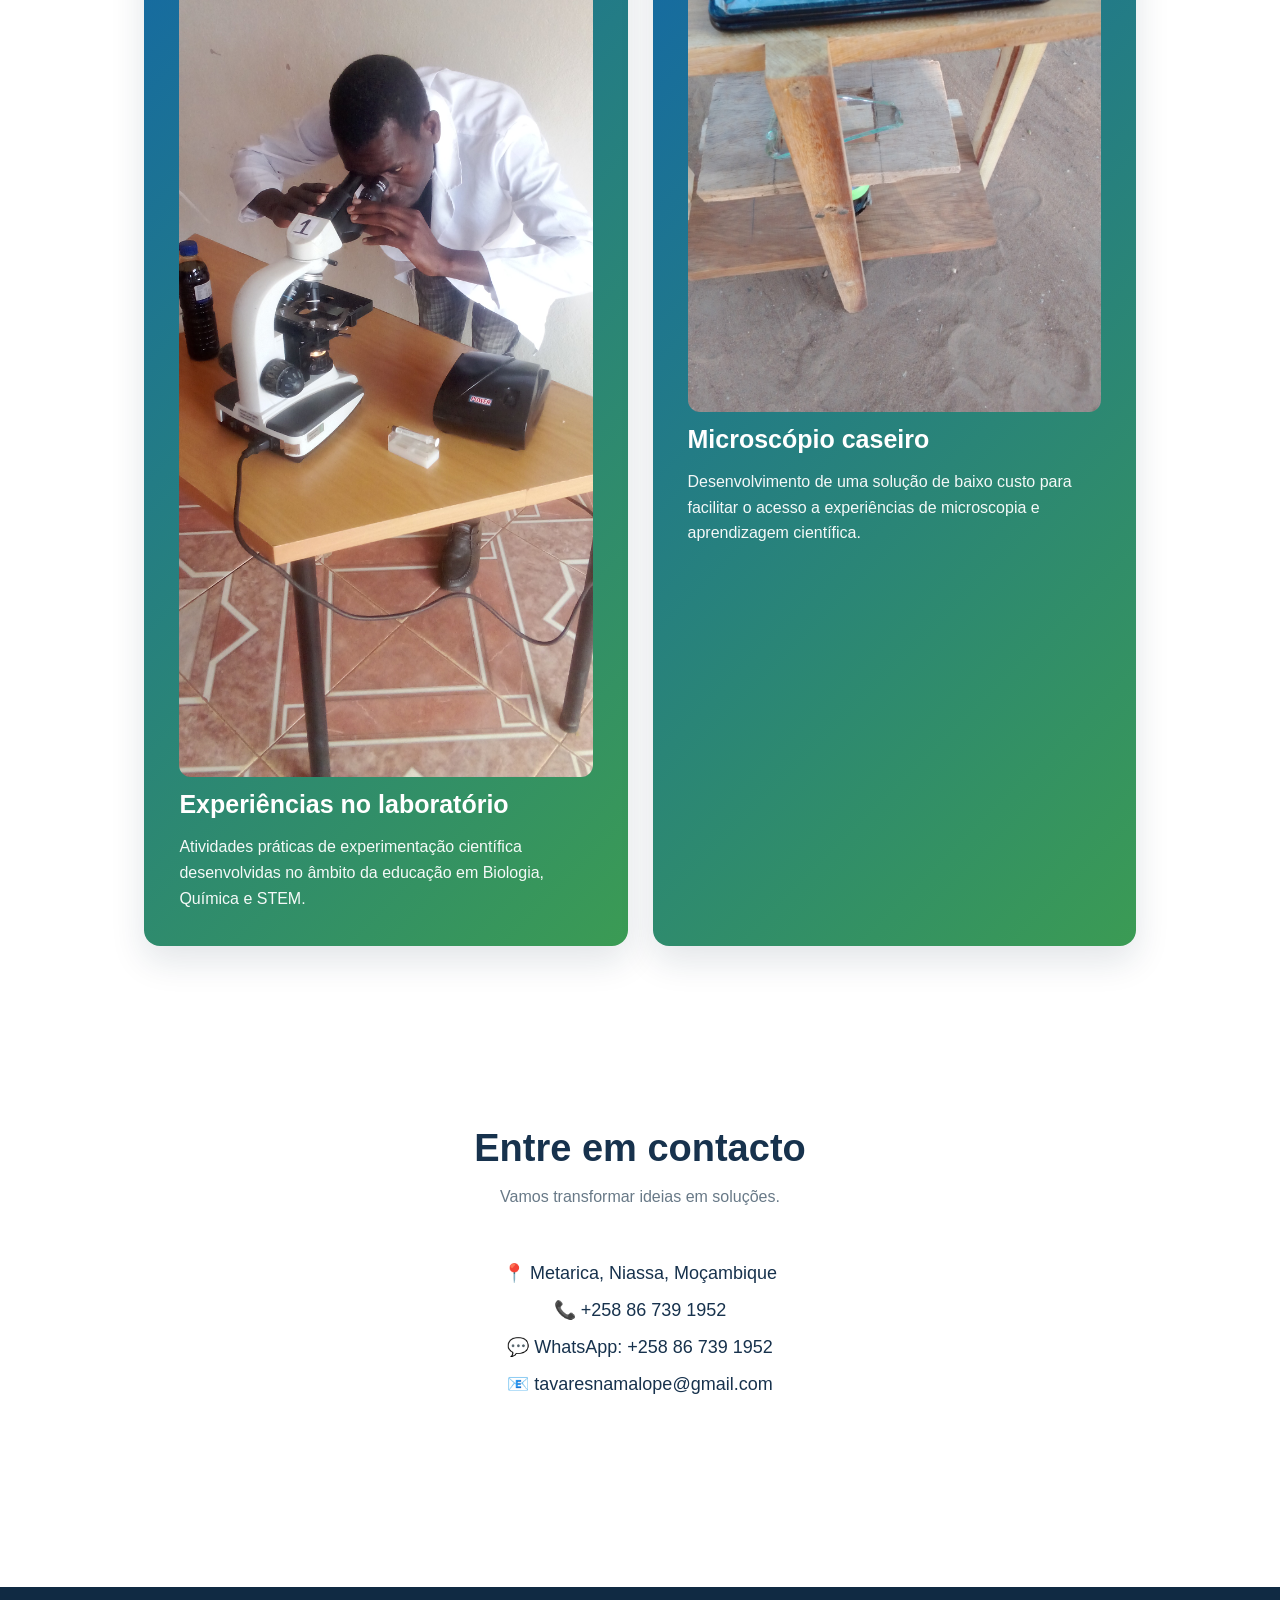
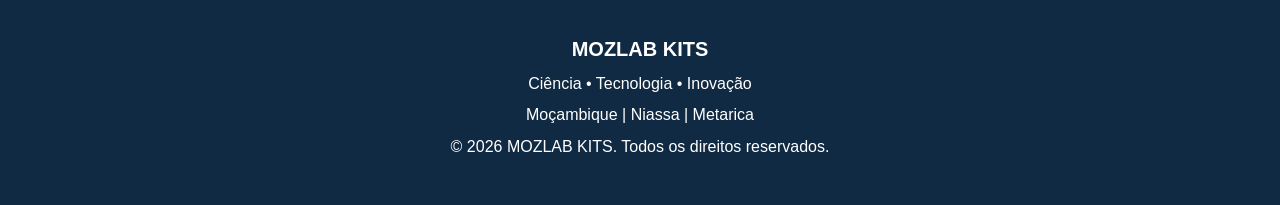
==== commit ebc9fb7b: "Add 'Fotos da MOZLAB KITS' section to index.html Added a new section for 'Fotos da MOZLAB KITS' with" ====
--- a/index.html
+++ b/index.html
@@ -8,7 +8,45 @@
 
     <meta name="description"
           content="MOZLAB KITS – Ciência, Tecnologia e Inovação para transformar desafios em soluções sustentáveis em Moçambique.">
-
+<!-- ==============================
+     METADADOS DA PUBLICAÇÃO CIENTÍFICA
+     ============================== -->
+
+<meta name="citation_title"
+      content="Teacher Workload and Teaching Quality in Rural Primary Schools in Mozambique: A Qualitative Study in Lichinga District">
+
+<meta name="citation_author"
+      content="Namalope, Tavares Alberto">
+
+<meta name="citation_publication_date"
+      content="2026/08/19">
+
+<meta name="citation_pdf_url"
+      content="https://zenodo.org/records/22018010/files/ARTICLE.pdf">
+
+<meta name="citation_abstract"
+      content="This qualitative study analyzes the effects of teacher workload on teaching quality in rural primary schools in Lichinga District, Niassa Province, Mozambique.">
+
+<meta name="citation_keywords"
+      content="Teacher workload; Teaching quality; Rural primary schools; Mozambique; Lichinga; Niassa; Rural education; Qualitative research">
+
+<meta name="citation_public_url"
+      content="https://doi.org/10.5281/zenodo.22018010">
+
+<meta name="citation_doi"
+      content="10.5281/zenodo.22018010">
+
+<meta name="citation_language"
+      content="en">
+
+<meta name="citation_publisher"
+      content="Zenodo">
+
+<meta name="citation_technical_report_institution"
+      content="Universidade Rovuma">
+
+<meta name="author"
+      content="Tavares Alberto Namalope">
     <link rel="stylesheet" href="style.css">
 </head>
 
@@ -486,6 +524,67 @@
 
     </div>
 
+<!-- ==============================
+     FOTOS DA MOZLAB KITS
+     ============================== -->
+
+<section id="fotos">
+
+    <div class="section-title">
+
+        <h2>Fotos da MOZLAB KITS</h2>
+
+        <p>
+            Registos de experiências científicas e soluções
+            tecnológicas desenvolvidas pela MOZLAB KITS.
+        </p>
+
+    </div>
+
+    <div class="projects">
+
+        <div class="project">
+
+            <img
+                src="experiencia-laboratorio.jpg"
+                alt="Experiência científica realizada pela MOZLAB KITS no laboratório"
+                style="width:100%; border-radius:12px;"
+            >
+
+            <h3>
+                Experiências no laboratório
+            </h3>
+
+            <p>
+                Atividades práticas de experimentação científica
+                desenvolvidas no âmbito da educação em Biologia,
+                Química e STEM.
+            </p>
+
+        </div>
+
+        <div class="project">
+
+            <img
+                src="microscopio-caseiro.jpg"
+                alt="Microscópio caseiro desenvolvido pela MOZLAB KITS"
+                style="width:100%; border-radius:12px;"
+            >
+
+            <h3>
+                Microscópio caseiro
+            </h3>
+
+            <p>
+                Desenvolvimento de uma solução de baixo custo
+                para facilitar o acesso a experiências de
+                microscopia e aprendizagem científica.
+            </p>
+
+        </div>
+
+    </div>
+
 </section>
 <!-- ==============================
      CONTACTOS
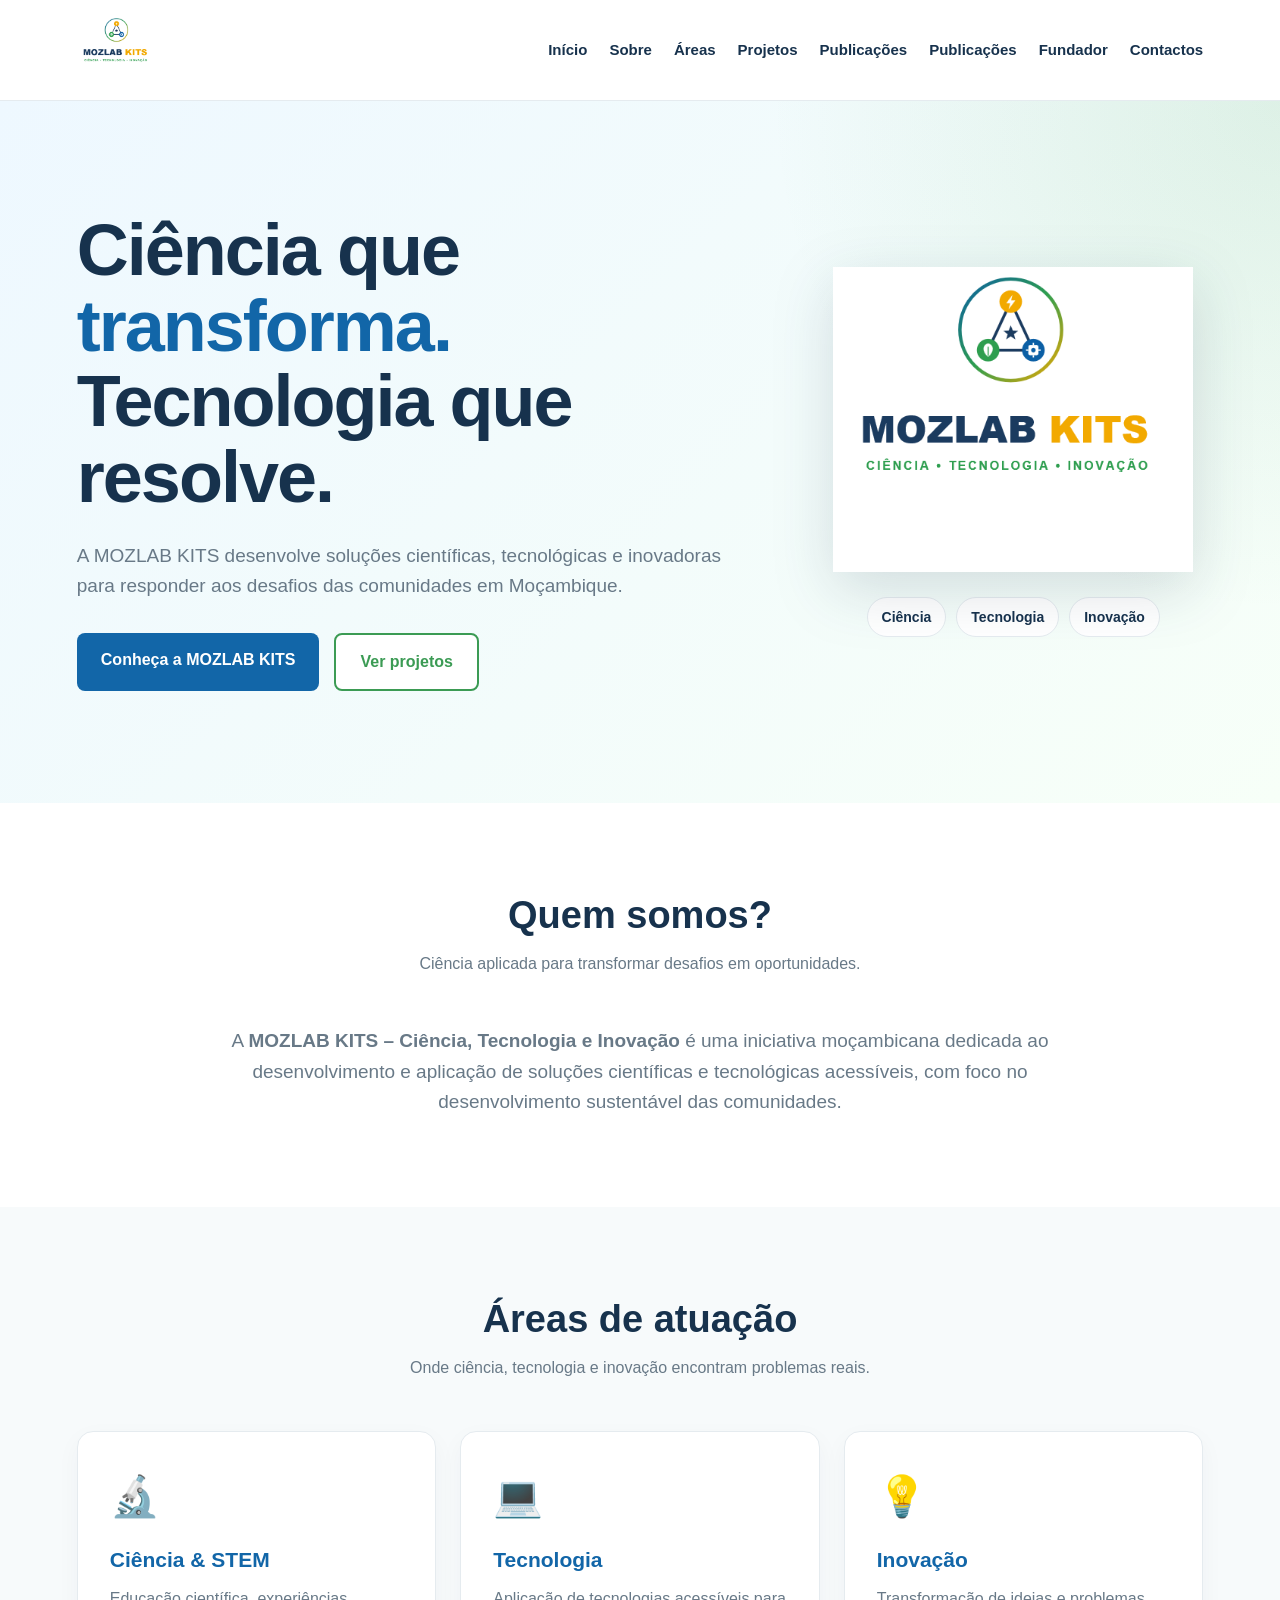
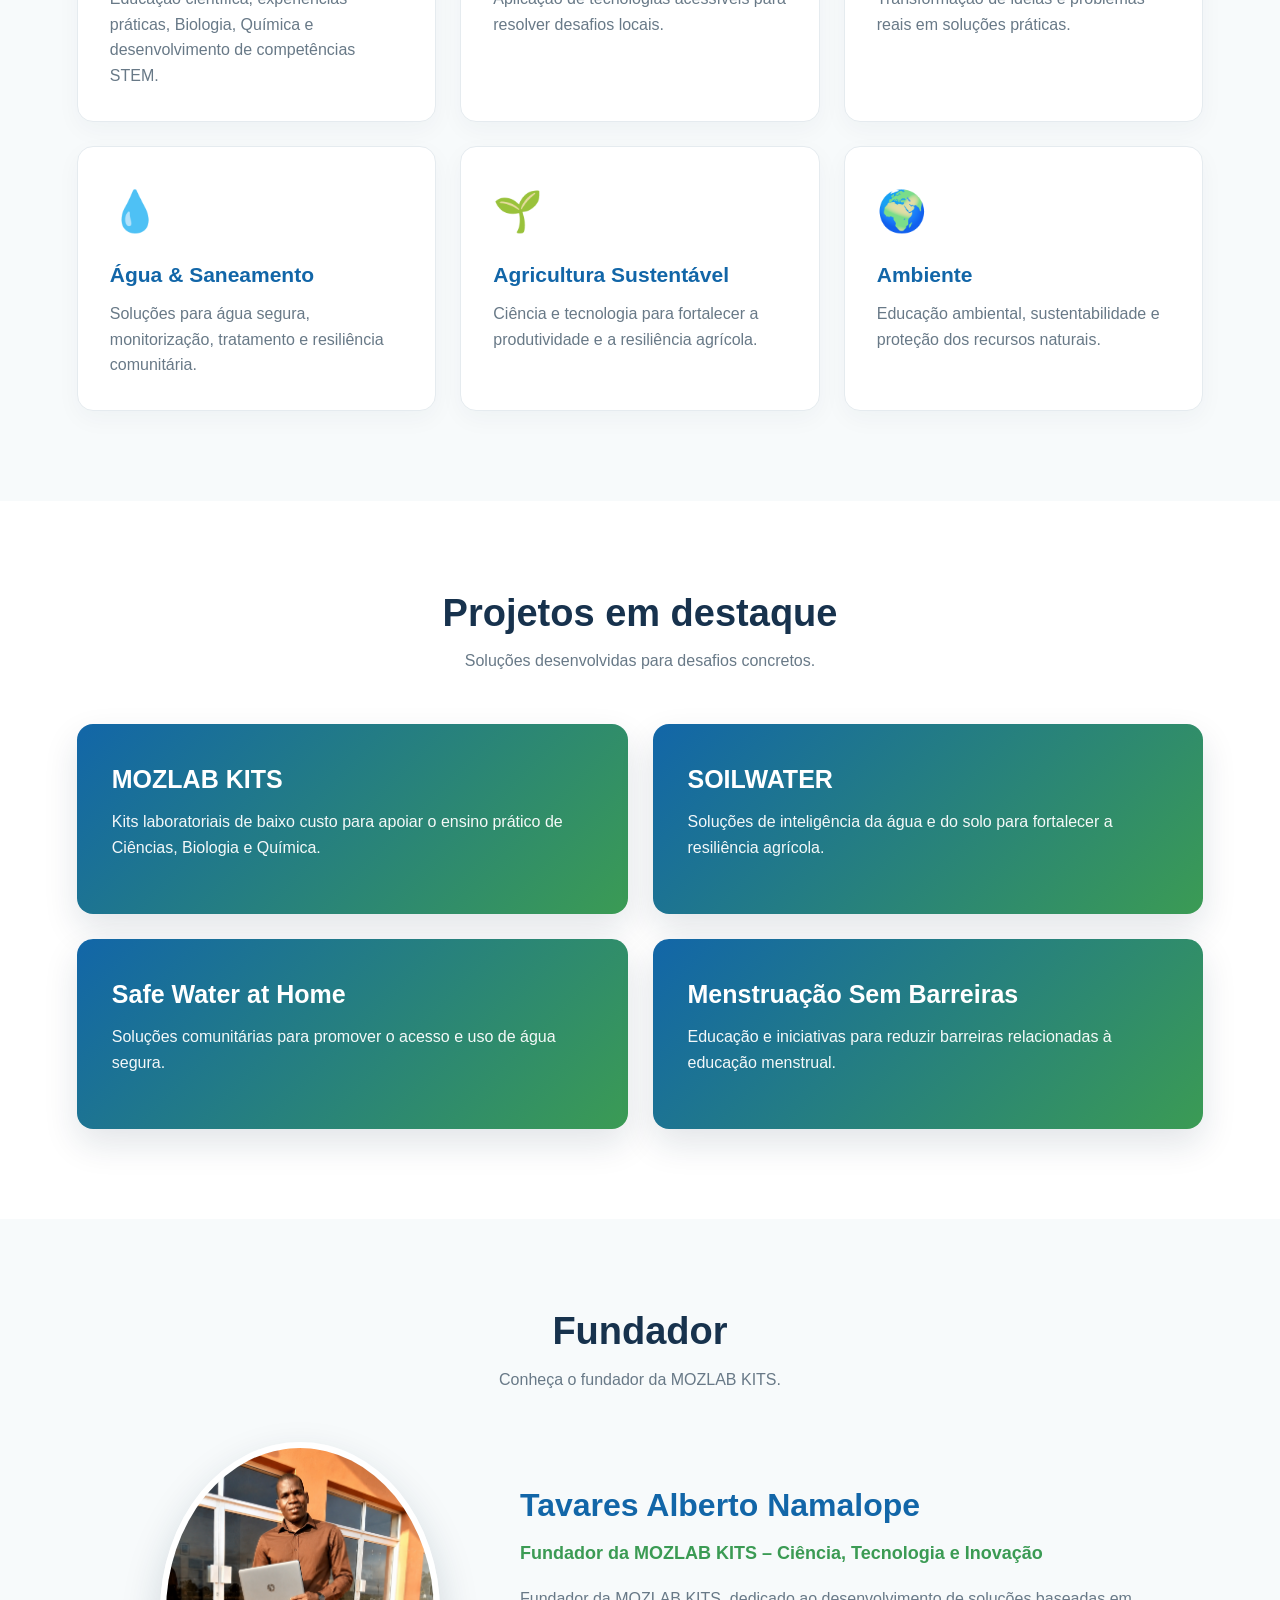
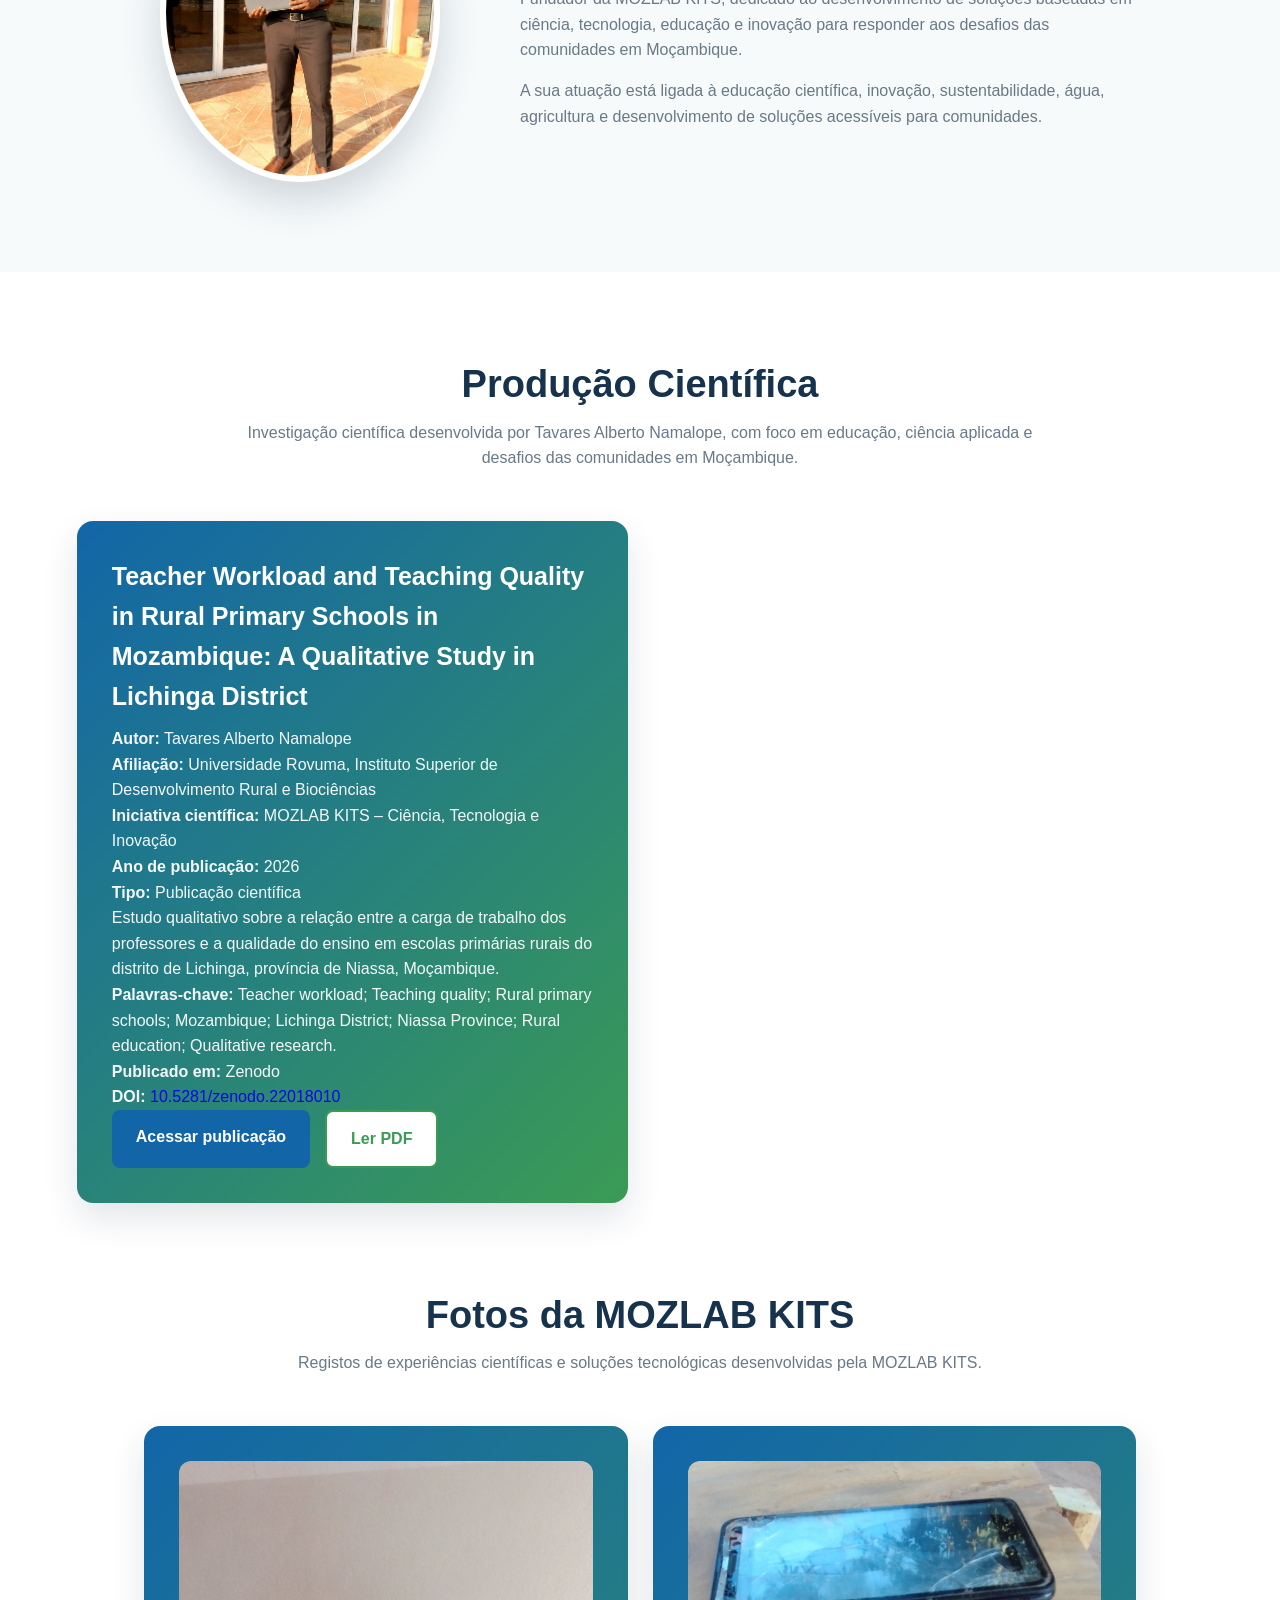
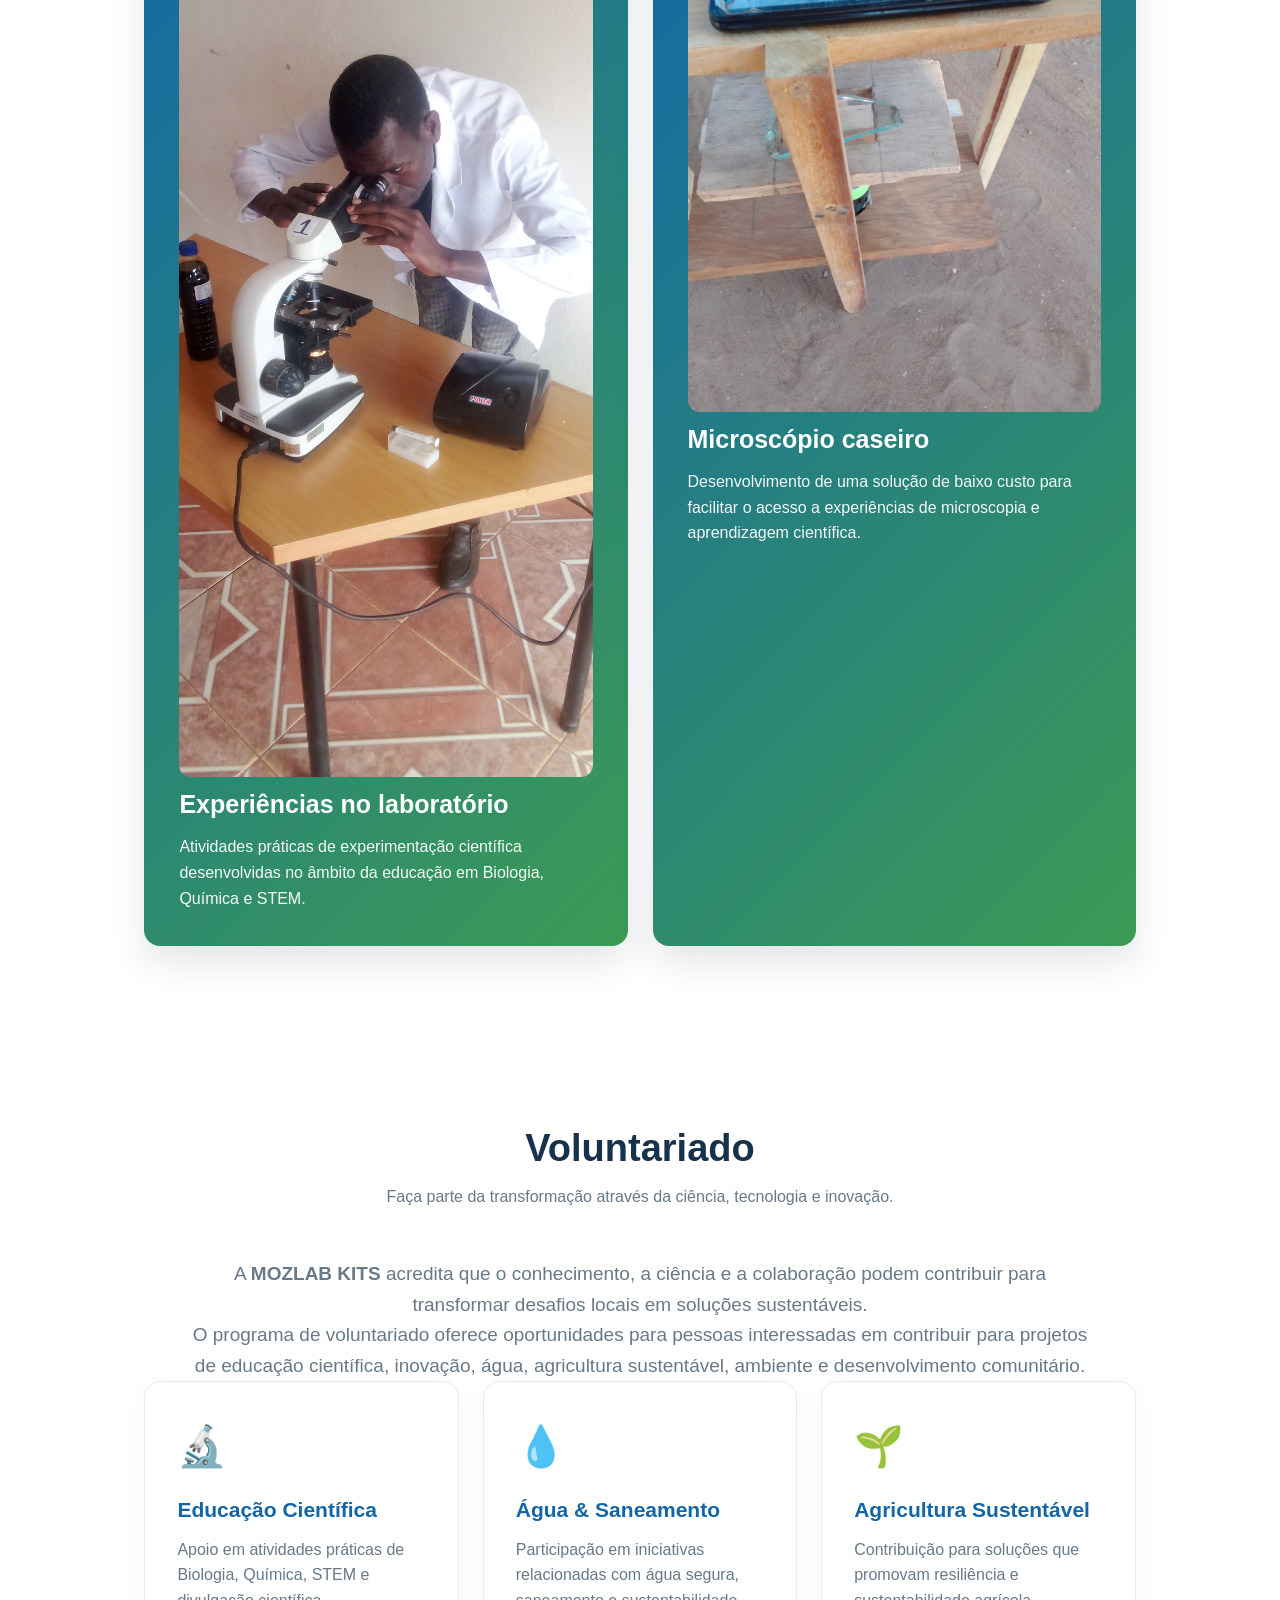
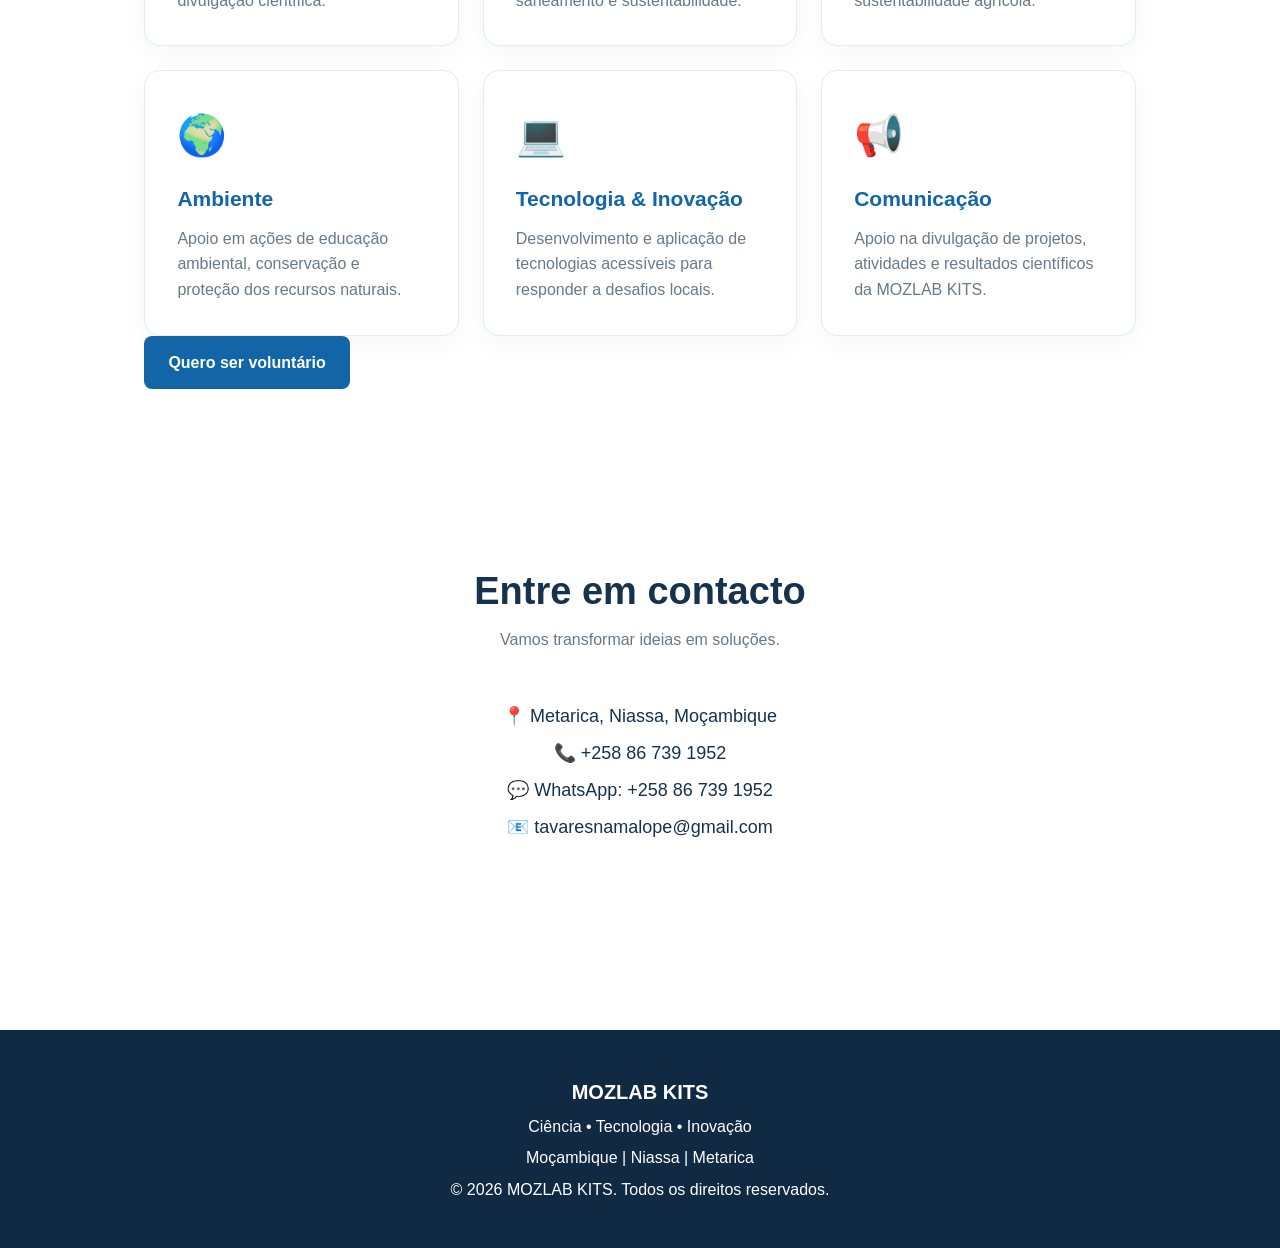
==== commit f22f340a: "Add volunteering section with roles and contact button Added a new section for volunteering opportun" ====
--- a/index.html
+++ b/index.html
@@ -587,6 +587,144 @@
 
 </section>
 <!-- ==============================
+     VOLUNTARIADO
+     ============================== -->
+
+<section id="voluntariado">
+
+    <div class="section-title">
+
+        <h2>Voluntariado</h2>
+
+        <p>
+            Faça parte da transformação através da ciência,
+            tecnologia e inovação.
+        </p>
+
+    </div>
+
+
+    <div class="about">
+
+        <p>
+            A <strong>MOZLAB KITS</strong> acredita que o conhecimento,
+            a ciência e a colaboração podem contribuir para transformar
+            desafios locais em soluções sustentáveis.
+        </p>
+
+        <p>
+            O programa de voluntariado oferece oportunidades para
+            pessoas interessadas em contribuir para projetos de
+            educação científica, inovação, água, agricultura
+            sustentável, ambiente e desenvolvimento comunitário.
+        </p>
+
+    </div>
+
+
+    <div class="cards">
+
+
+        <div class="card">
+
+            <div class="icon">🔬</div>
+
+            <h3>Educação Científica</h3>
+
+            <p>
+                Apoio em atividades práticas de Biologia,
+                Química, STEM e divulgação científica.
+            </p>
+
+        </div>
+
+
+        <div class="card">
+
+            <div class="icon">💧</div>
+
+            <h3>Água & Saneamento</h3>
+
+            <p>
+                Participação em iniciativas relacionadas com
+                água segura, saneamento e sustentabilidade.
+            </p>
+
+        </div>
+
+
+        <div class="card">
+
+            <div class="icon">🌱</div>
+
+            <h3>Agricultura Sustentável</h3>
+
+            <p>
+                Contribuição para soluções que promovam
+                resiliência e sustentabilidade agrícola.
+            </p>
+
+        </div>
+
+
+        <div class="card">
+
+            <div class="icon">🌍</div>
+
+            <h3>Ambiente</h3>
+
+            <p>
+                Apoio em ações de educação ambiental,
+                conservação e proteção dos recursos naturais.
+            </p>
+
+        </div>
+
+
+        <div class="card">
+
+            <div class="icon">💻</div>
+
+            <h3>Tecnologia & Inovação</h3>
+
+            <p>
+                Desenvolvimento e aplicação de tecnologias
+                acessíveis para responder a desafios locais.
+            </p>
+
+        </div>
+
+
+        <div class="card">
+
+            <div class="icon">📢</div>
+
+            <h3>Comunicação</h3>
+
+            <p>
+                Apoio na divulgação de projetos, atividades
+                e resultados científicos da MOZLAB KITS.
+            </p>
+
+        </div>
+
+
+    </div>
+
+
+    <div class="buttons">
+
+        <a
+            href="mailto:tavaresnamalope@gmail.com?subject=Interesse%20em%20voluntariado%20na%20MOZLAB%20KITS"
+            class="btn btn-primary"
+        >
+            Quero ser voluntário
+        </a>
+
+    </div>
+
+</section>
+<!-- ==============================
      CONTACTOS
      ============================== -->
 
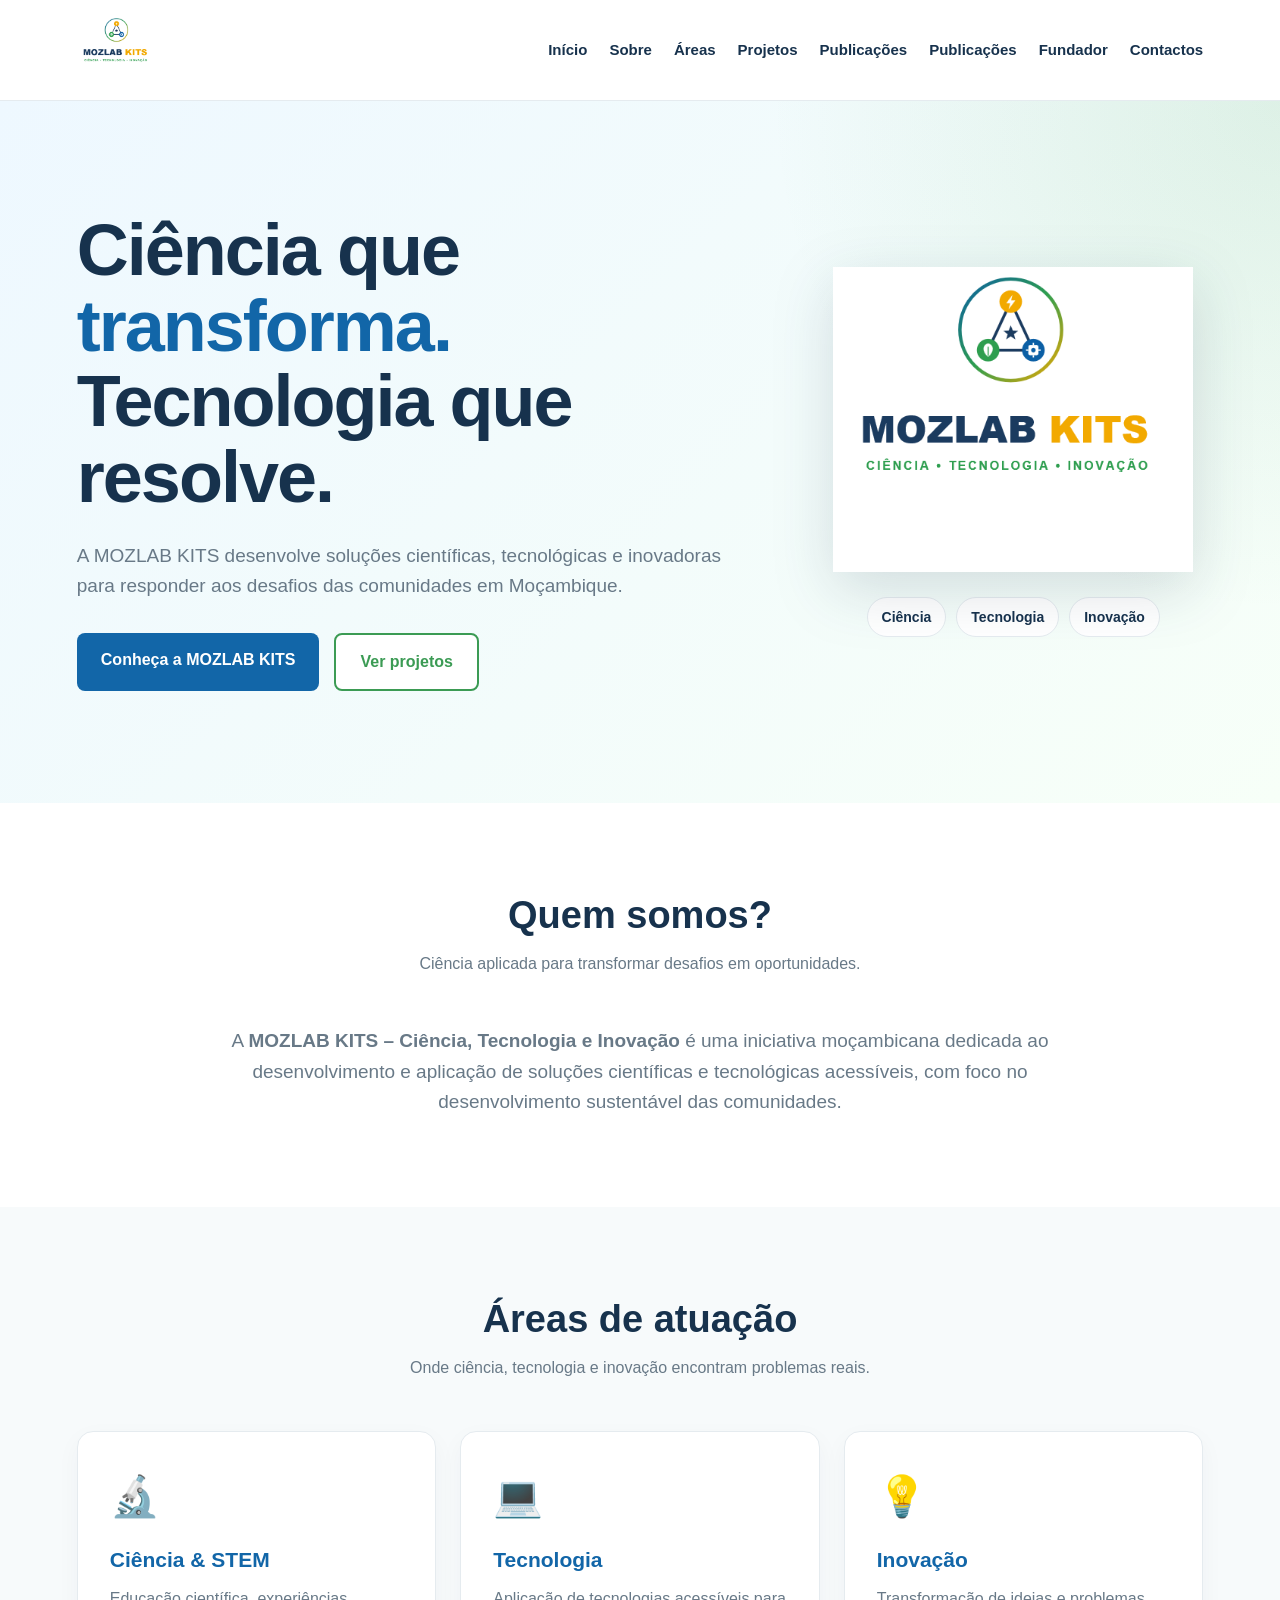
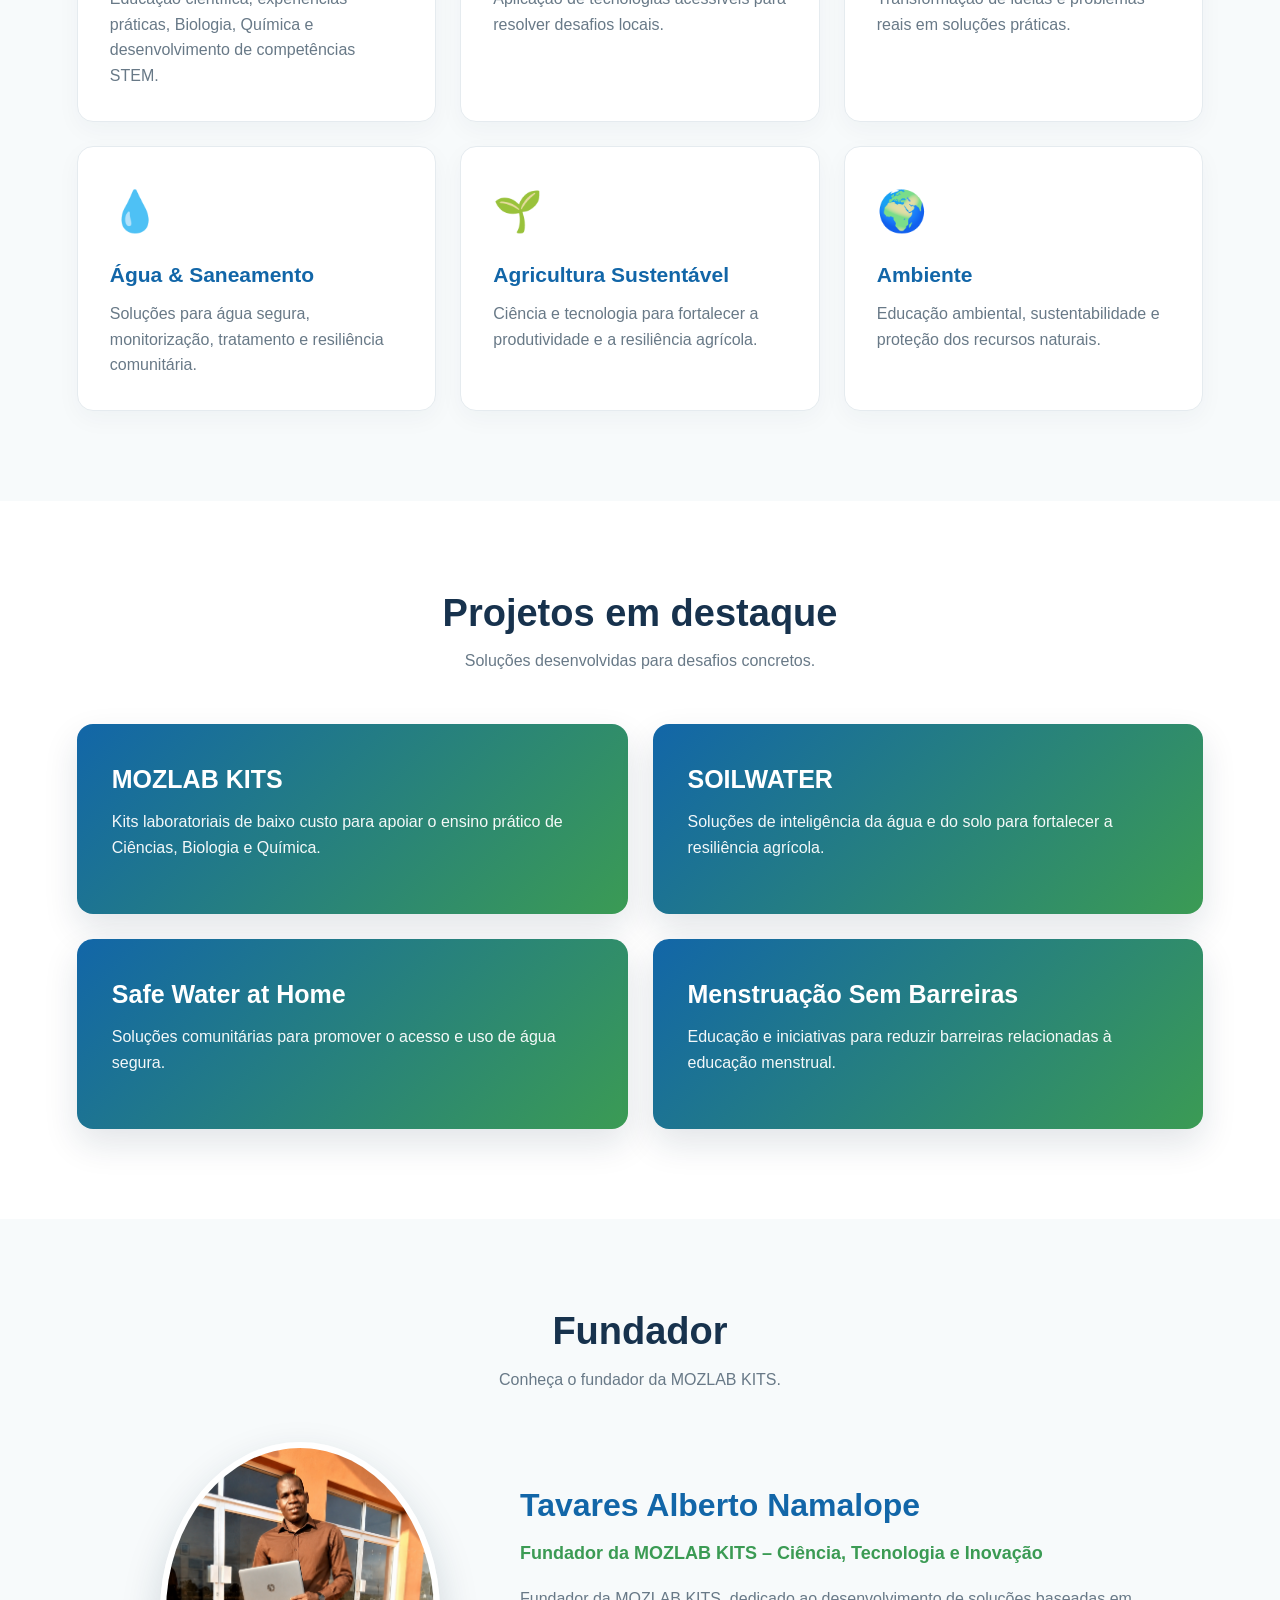
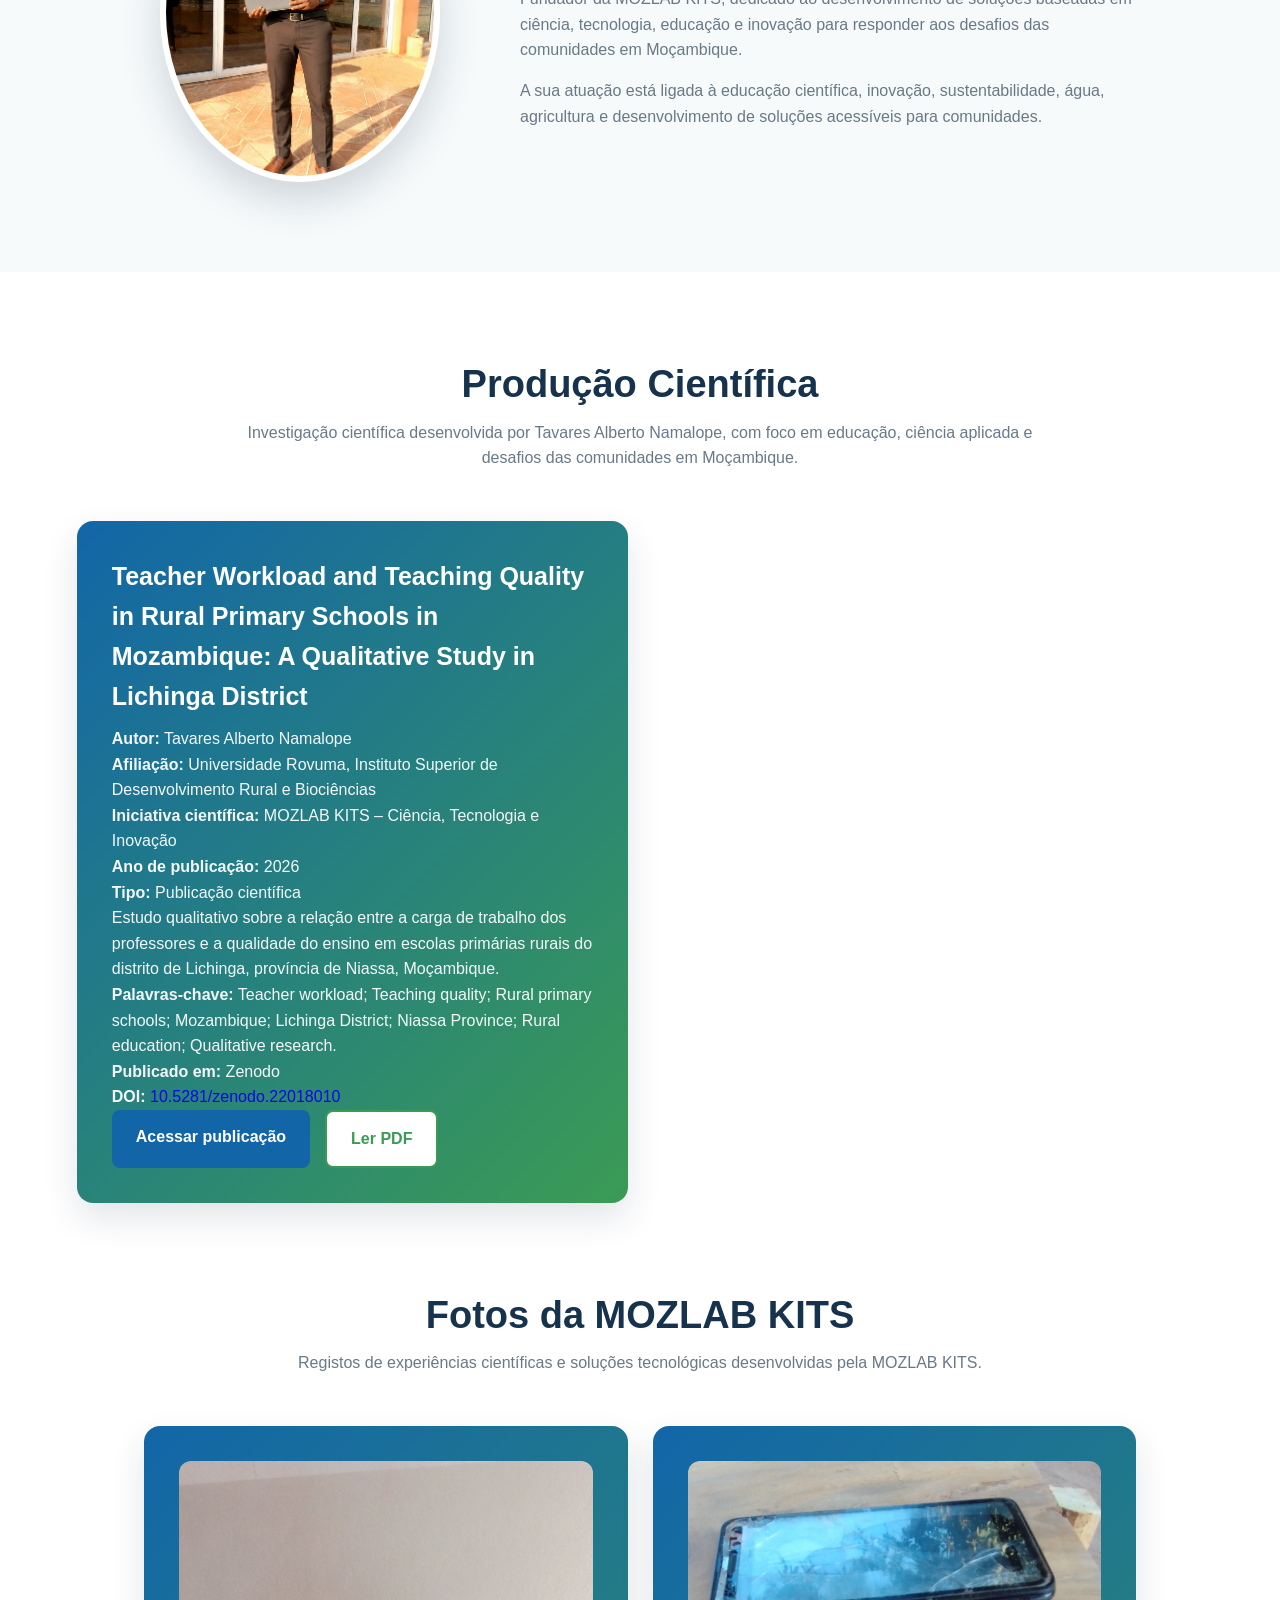
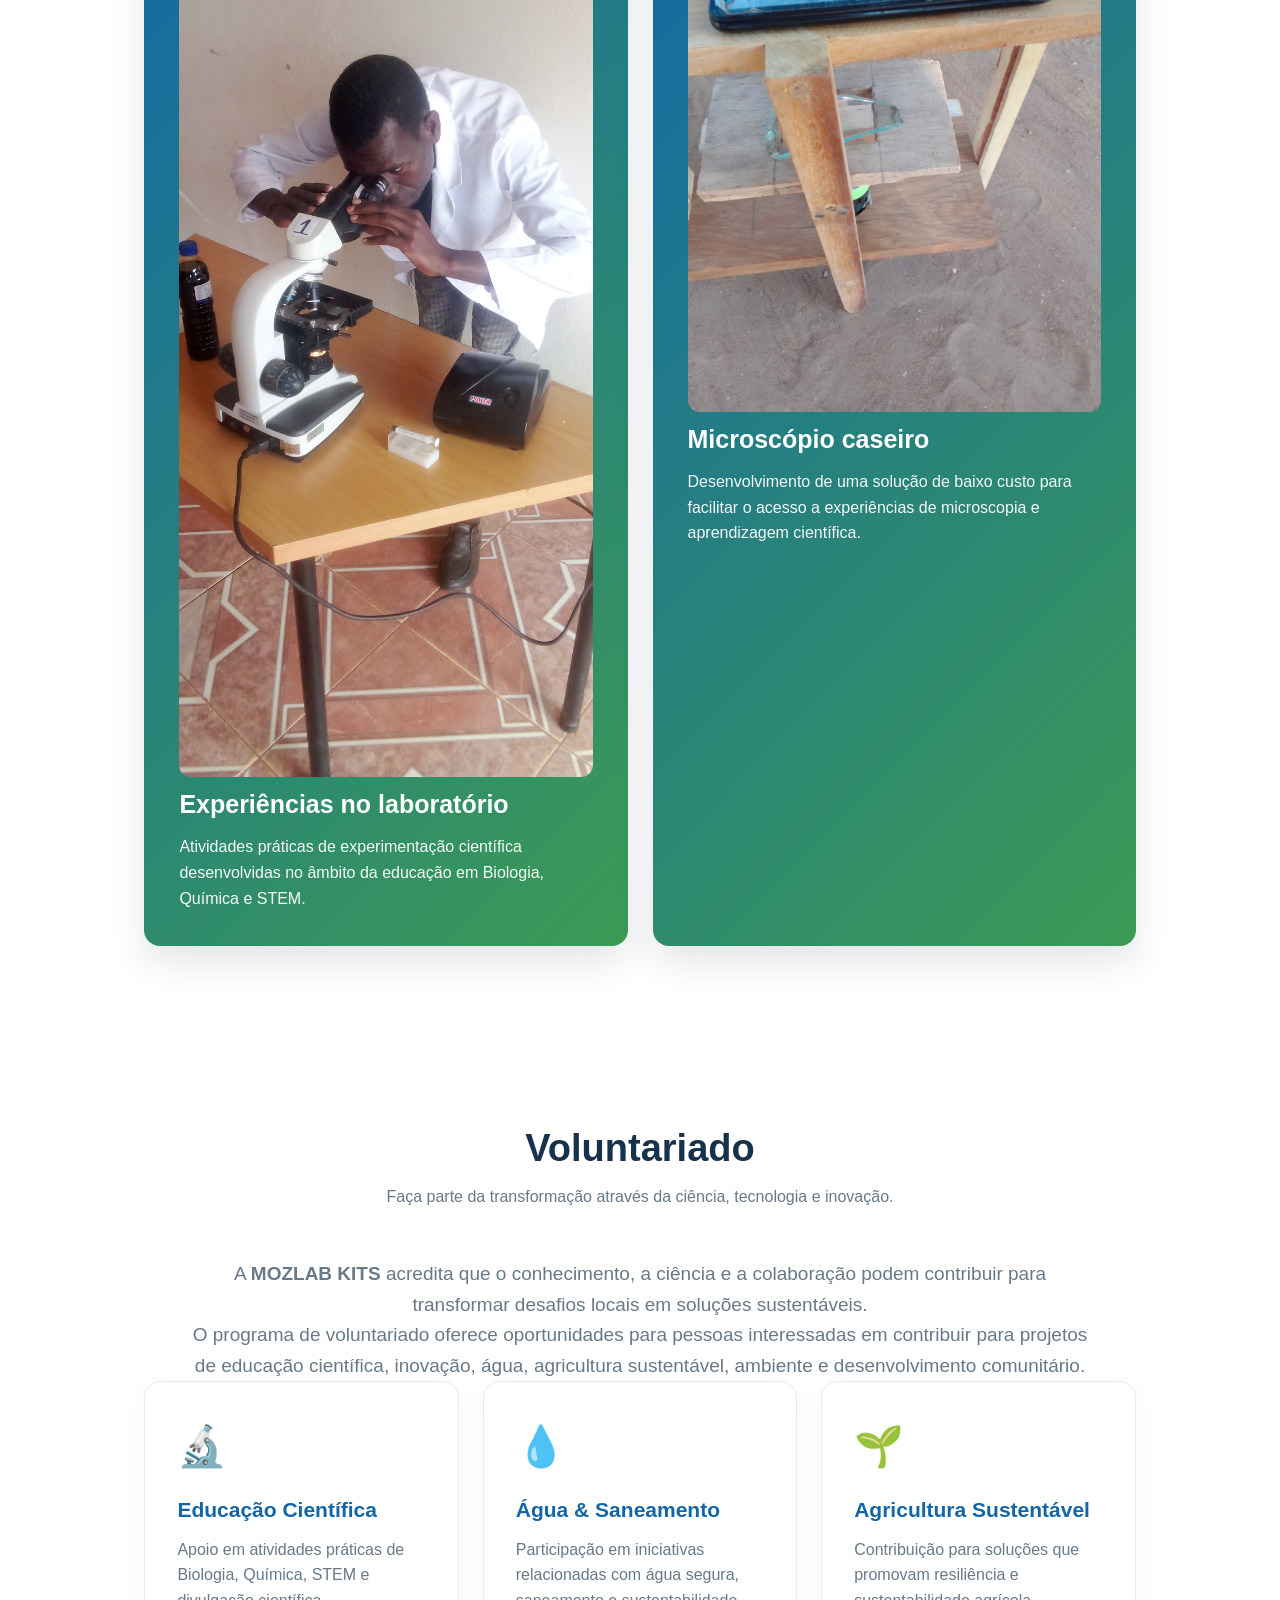
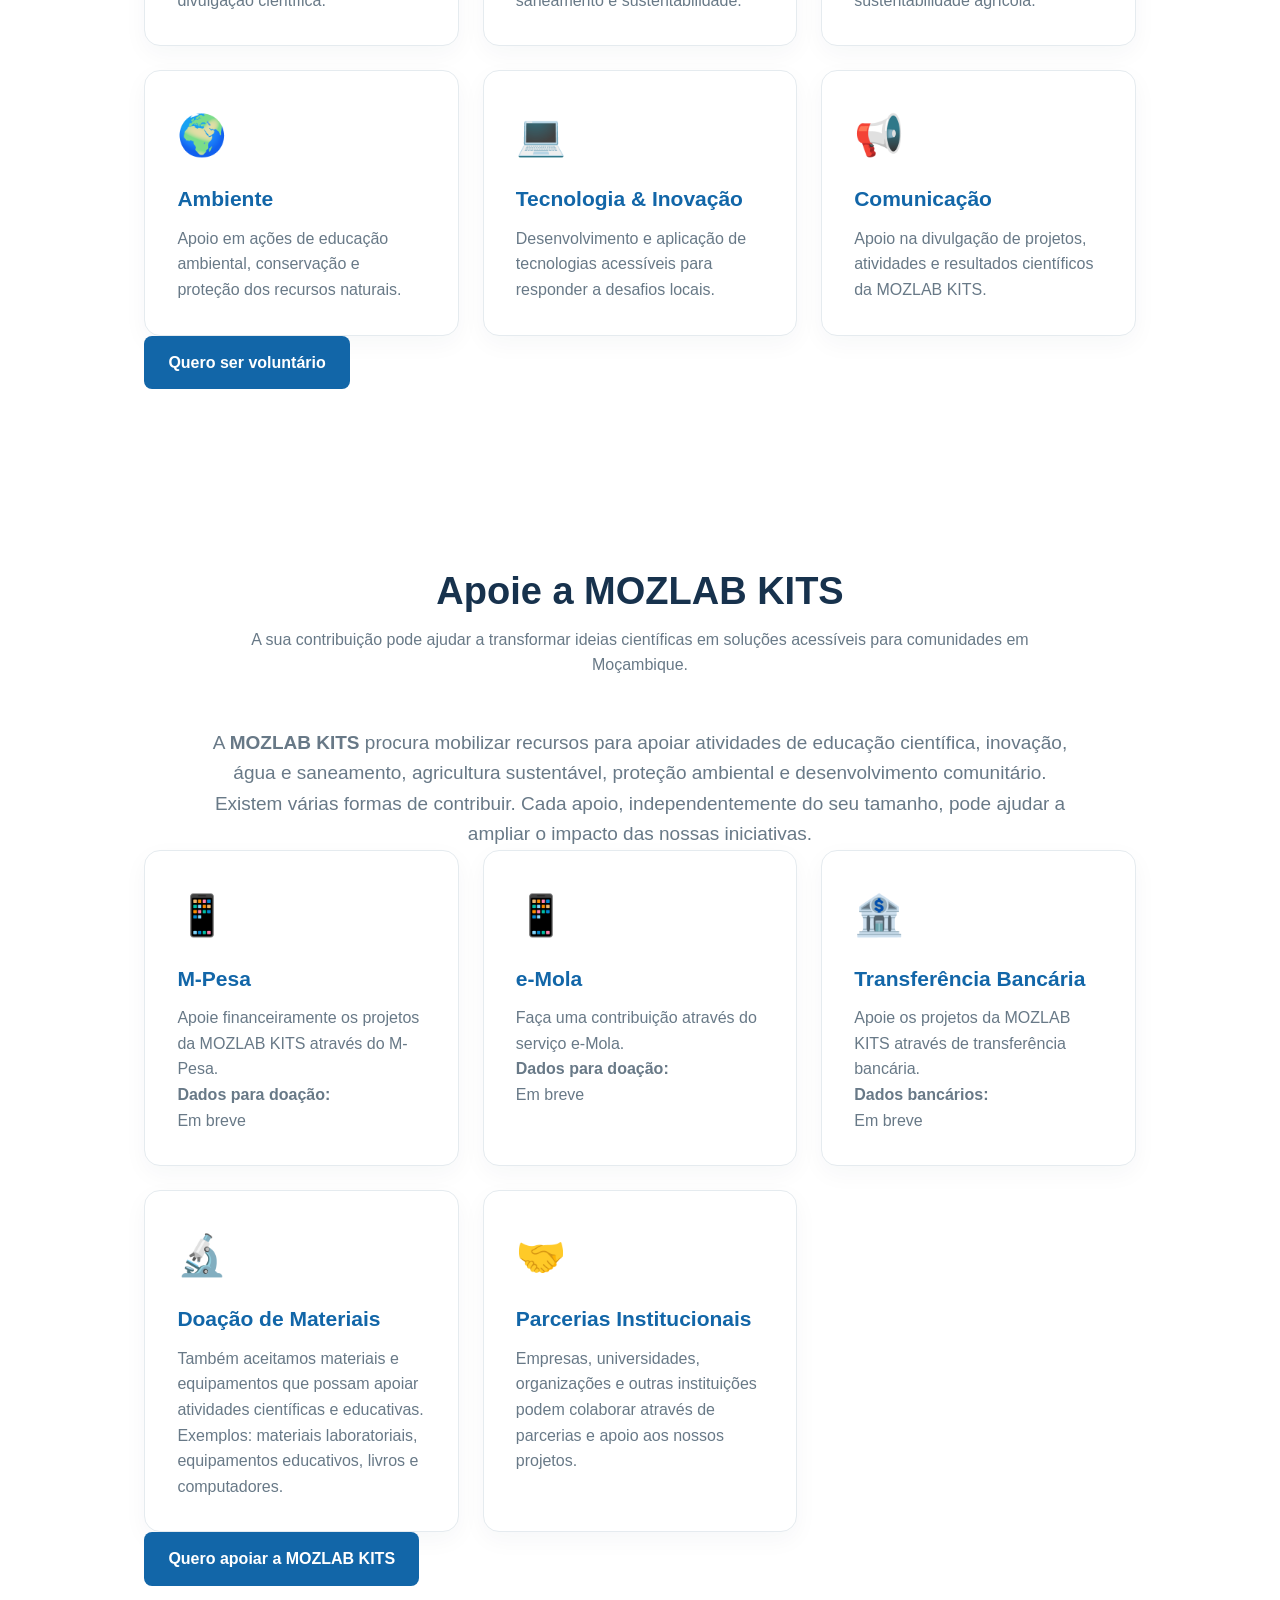
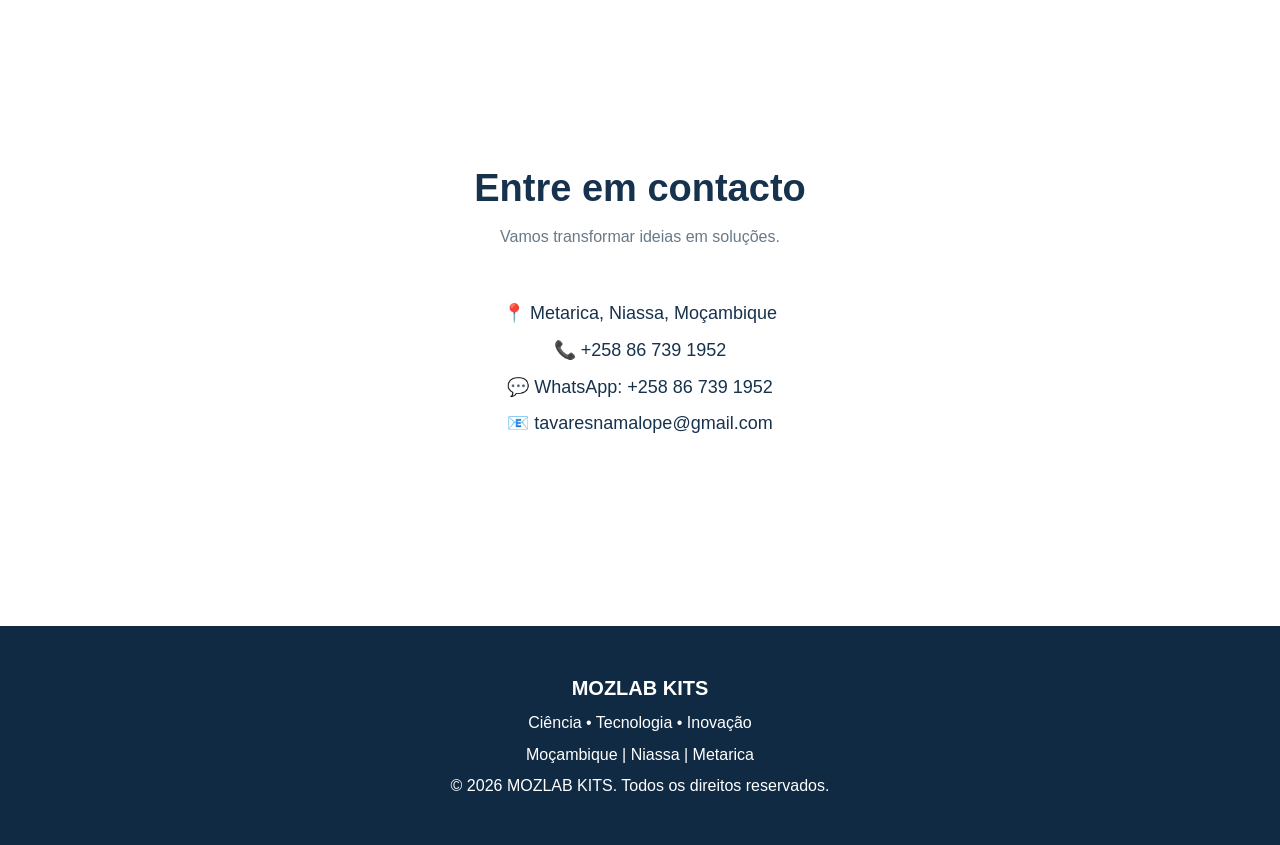
==== commit 184a2783: "Add donation section for MOZLAB KITS support Added a donation section to support MOZLAB KITS with va" ====
--- a/index.html
+++ b/index.html
@@ -715,7 +715,7 @@
     <div class="buttons">
 
         <a
-            href="mailto:tavaresnamalope@gmail.com?subject=Interesse%20em%20voluntariado%20na%20MOZLAB%20KITS"
+           href="https://docs.google.com/forms/d/e/1FAIpQLSepJpAj3QPszFE8LDGBJWDHIJWGb02p6LkeD7oLTedMdEzcxQ/viewform"
             class="btn btn-primary"
         >
             Quero ser voluntário
@@ -725,6 +725,152 @@
 
 </section>
 <!-- ==============================
+     DOAÇÃO E APOIO
+     ============================== -->
+
+<section id="doacao">
+
+    <div class="section-title">
+
+        <h2>Apoie a MOZLAB KITS</h2>
+
+        <p>
+            A sua contribuição pode ajudar a transformar ideias
+            científicas em soluções acessíveis para comunidades
+            em Moçambique.
+        </p>
+
+    </div>
+
+
+    <div class="about">
+
+        <p>
+            A <strong>MOZLAB KITS</strong> procura mobilizar recursos
+            para apoiar atividades de educação científica, inovação,
+            água e saneamento, agricultura sustentável, proteção
+            ambiental e desenvolvimento comunitário.
+        </p>
+
+        <p>
+            Existem várias formas de contribuir. Cada apoio,
+            independentemente do seu tamanho, pode ajudar a ampliar
+            o impacto das nossas iniciativas.
+        </p>
+
+    </div>
+
+
+    <div class="cards">
+
+
+        <div class="card">
+
+            <div class="icon">📱</div>
+
+            <h3>M-Pesa</h3>
+
+            <p>
+                Apoie financeiramente os projetos da MOZLAB KITS
+                através do M-Pesa.
+            </p>
+
+            <p>
+                <strong>Dados para doação:</strong><br>
+                Em breve
+            </p>
+
+        </div>
+
+
+        <div class="card">
+
+            <div class="icon">📱</div>
+
+            <h3>e-Mola</h3>
+
+            <p>
+                Faça uma contribuição através do serviço
+                e-Mola.
+            </p>
+
+            <p>
+                <strong>Dados para doação:</strong><br>
+                Em breve
+            </p>
+
+        </div>
+
+
+        <div class="card">
+
+            <div class="icon">🏦</div>
+
+            <h3>Transferência Bancária</h3>
+
+            <p>
+                Apoie os projetos da MOZLAB KITS através de
+                transferência bancária.
+            </p>
+
+            <p>
+                <strong>Dados bancários:</strong><br>
+                Em breve
+            </p>
+
+        </div>
+
+
+        <div class="card">
+
+            <div class="icon">🔬</div>
+
+            <h3>Doação de Materiais</h3>
+
+            <p>
+                Também aceitamos materiais e equipamentos que
+                possam apoiar atividades científicas e educativas.
+            </p>
+
+            <p>
+                Exemplos: materiais laboratoriais, equipamentos
+                educativos, livros e computadores.
+            </p>
+
+        </div>
+
+
+        <div class="card">
+
+            <div class="icon">🤝</div>
+
+            <h3>Parcerias Institucionais</h3>
+
+            <p>
+                Empresas, universidades, organizações e outras
+                instituições podem colaborar através de parcerias
+                e apoio aos nossos projetos.
+            </p>
+
+        </div>
+
+
+    </div>
+
+
+    <div class="buttons">
+
+        <a
+            href="mailto:tavaresnamalope@gmail.com?subject=Interesse%20em%20apoiar%20a%20MOZLAB%20KITS"
+            class="btn btn-primary"
+        >
+            Quero apoiar a MOZLAB KITS
+        </a>
+
+    </div>
+
+</section>
+    <!-- ==============================
      CONTACTOS
      ============================== -->
 
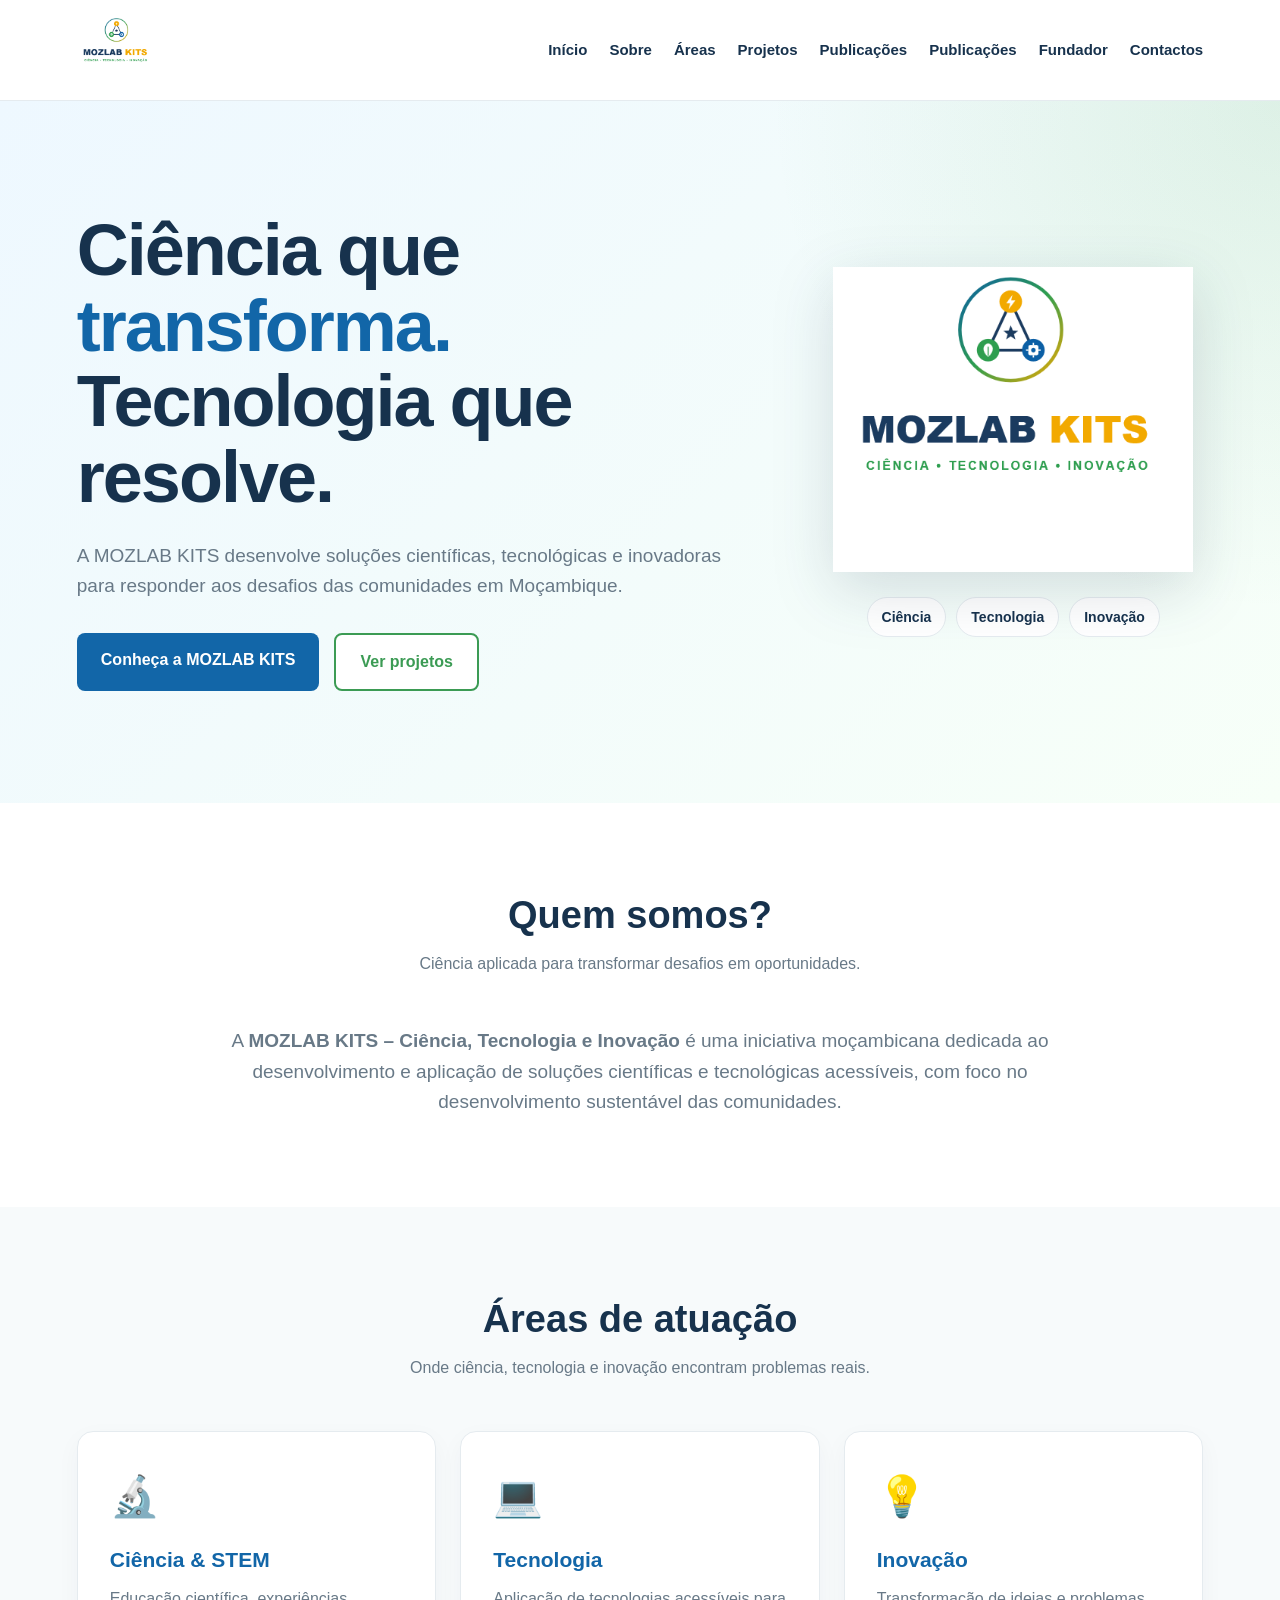
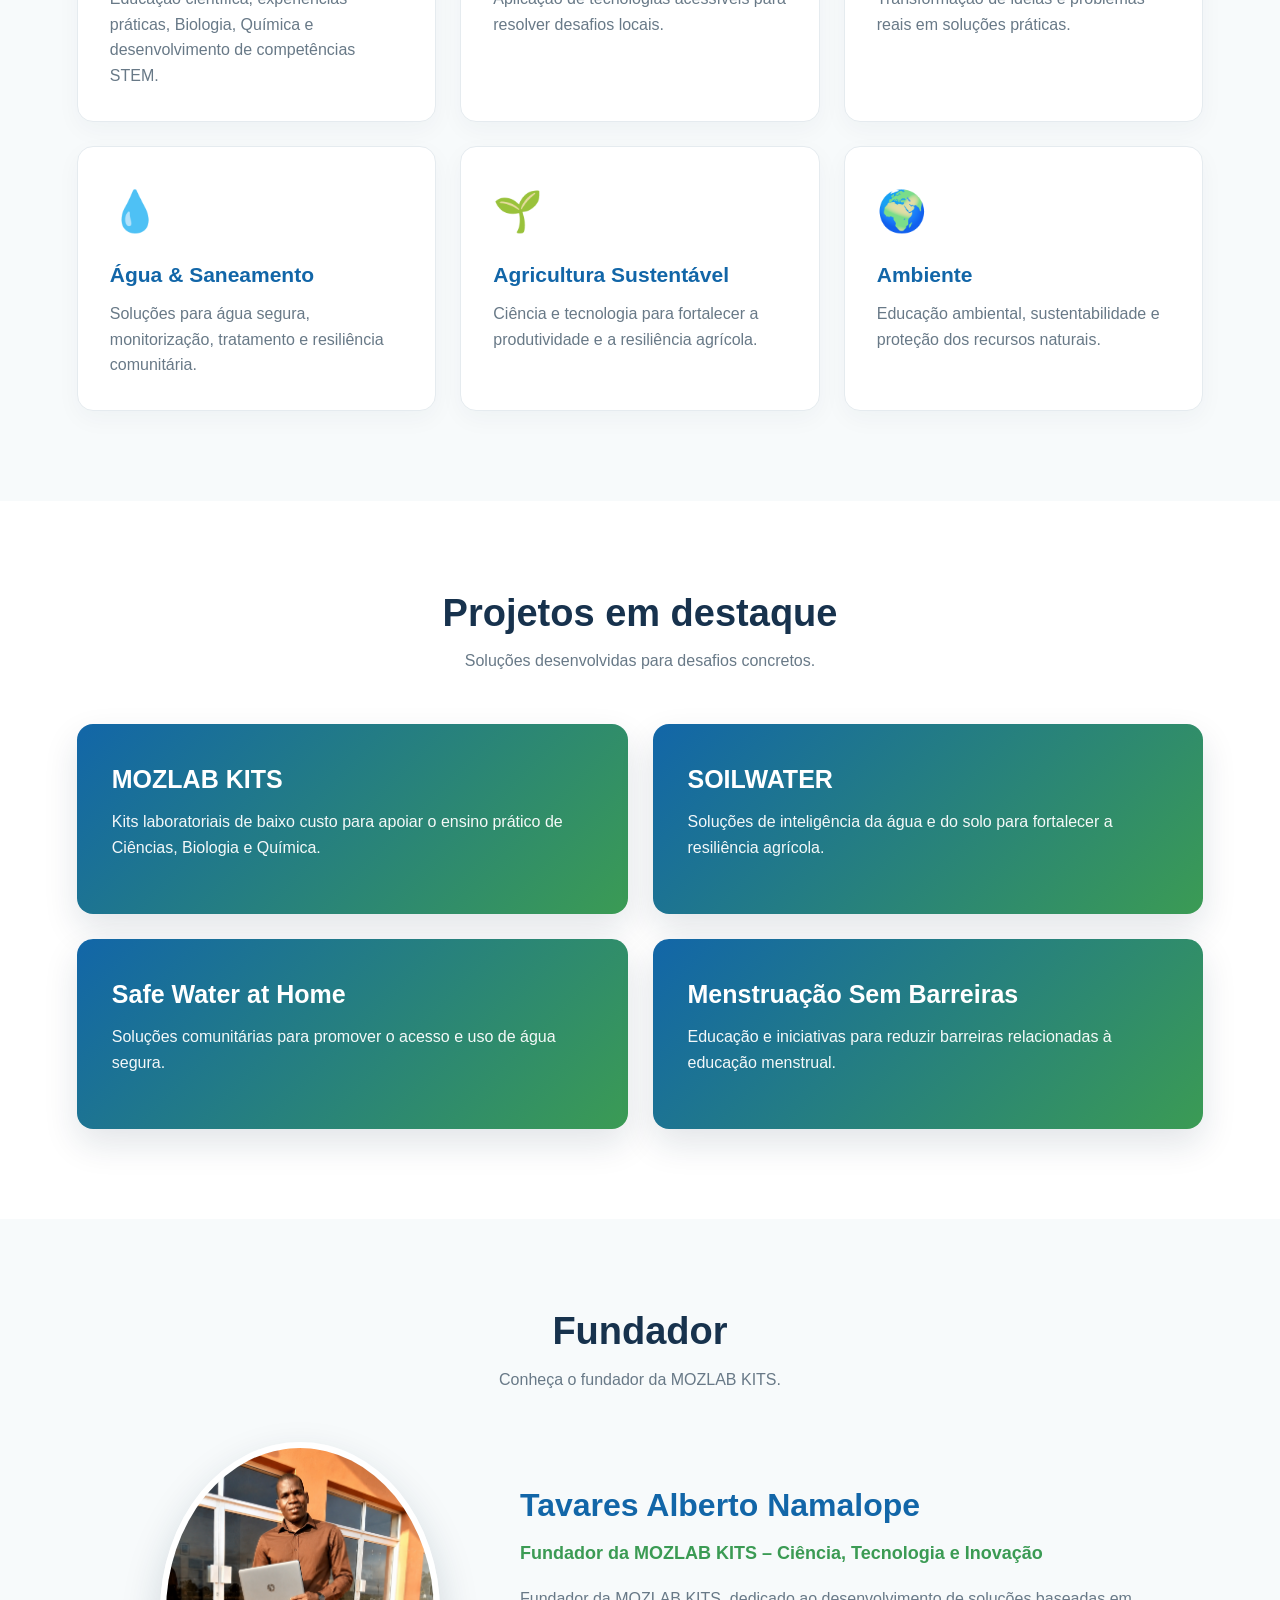
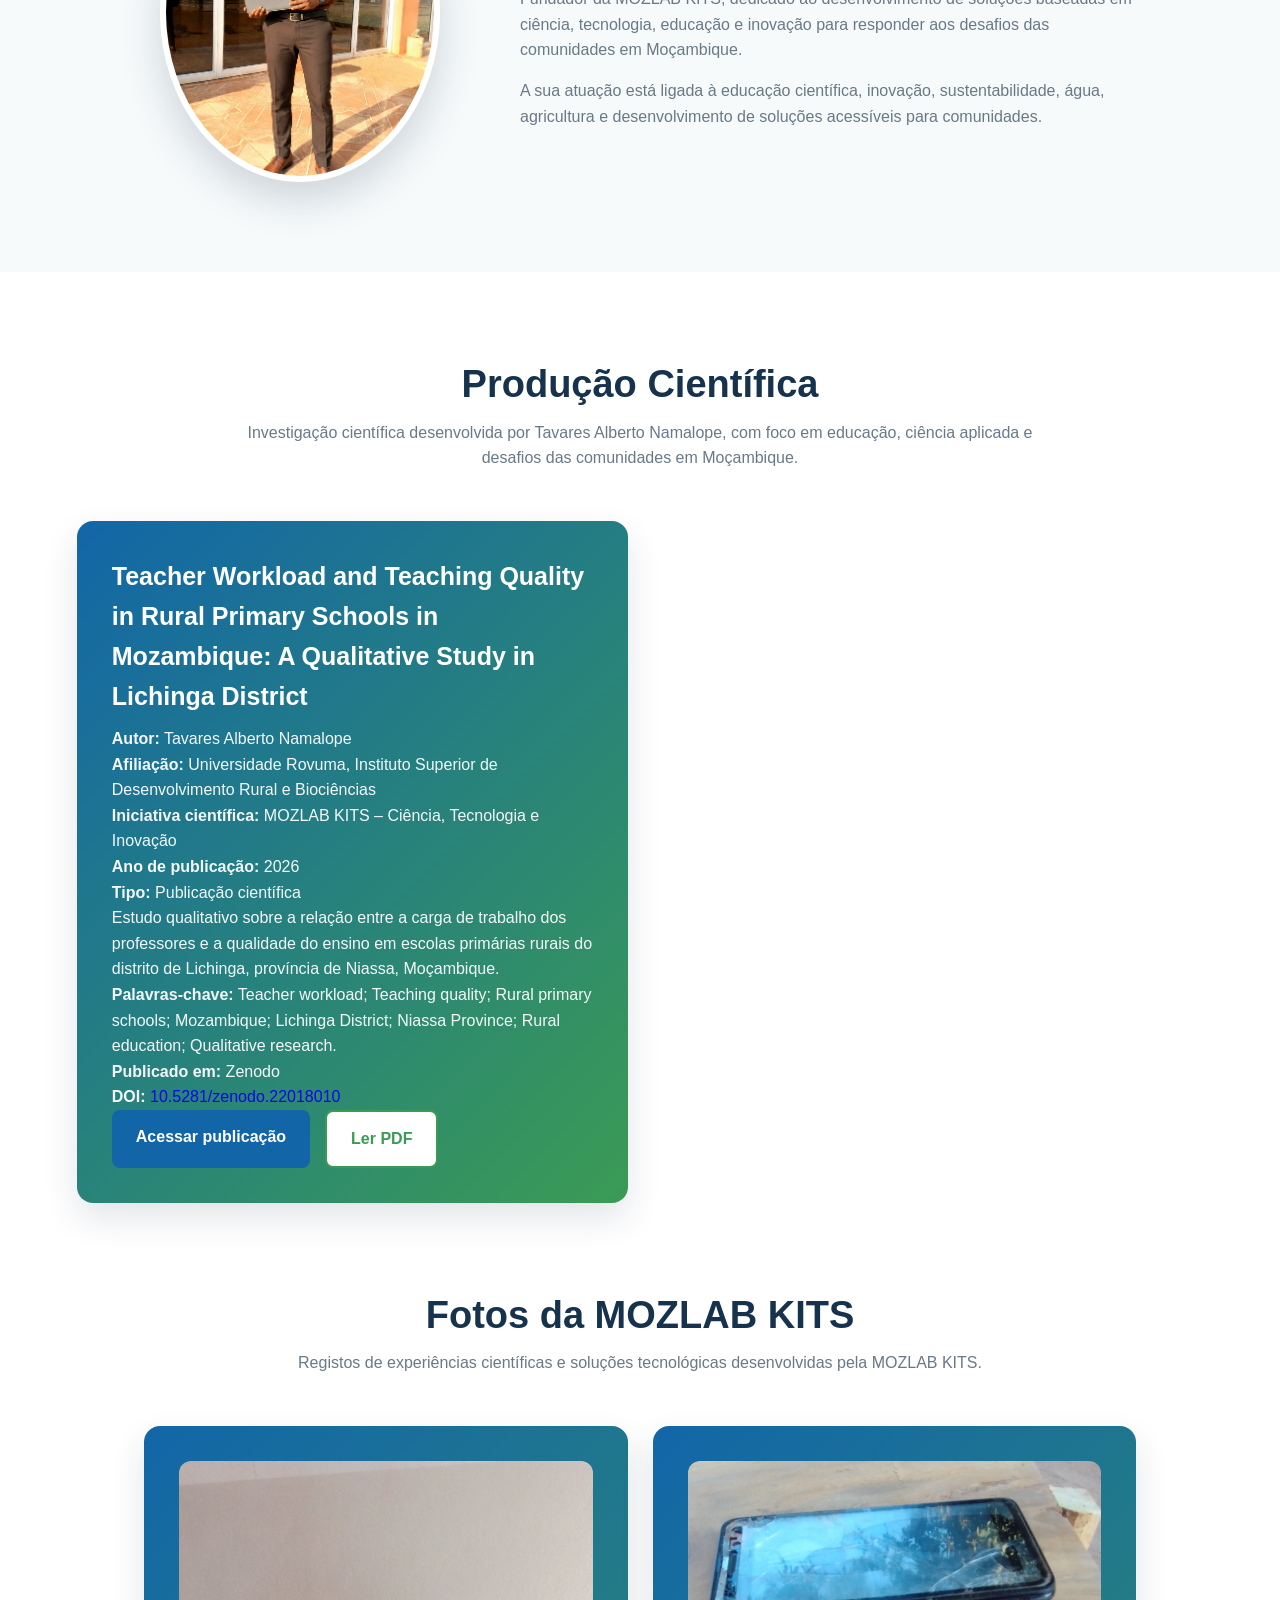
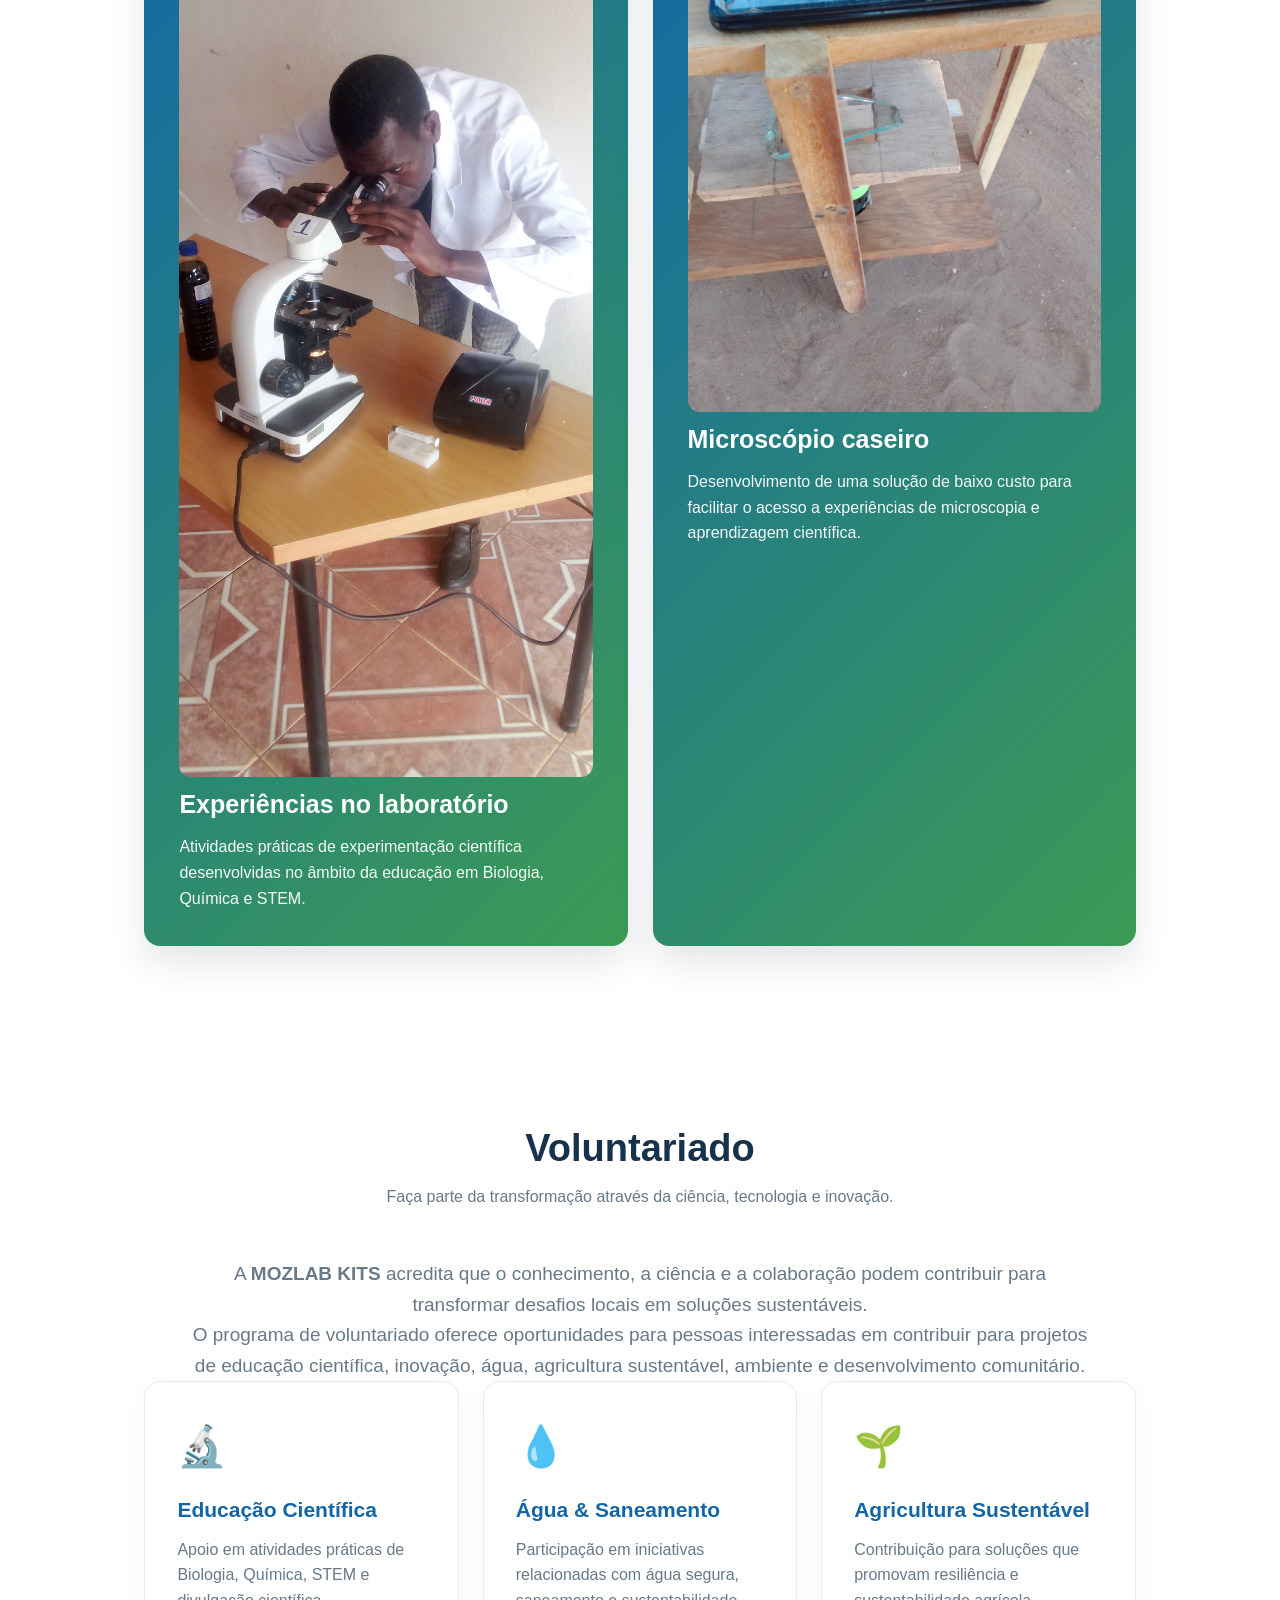
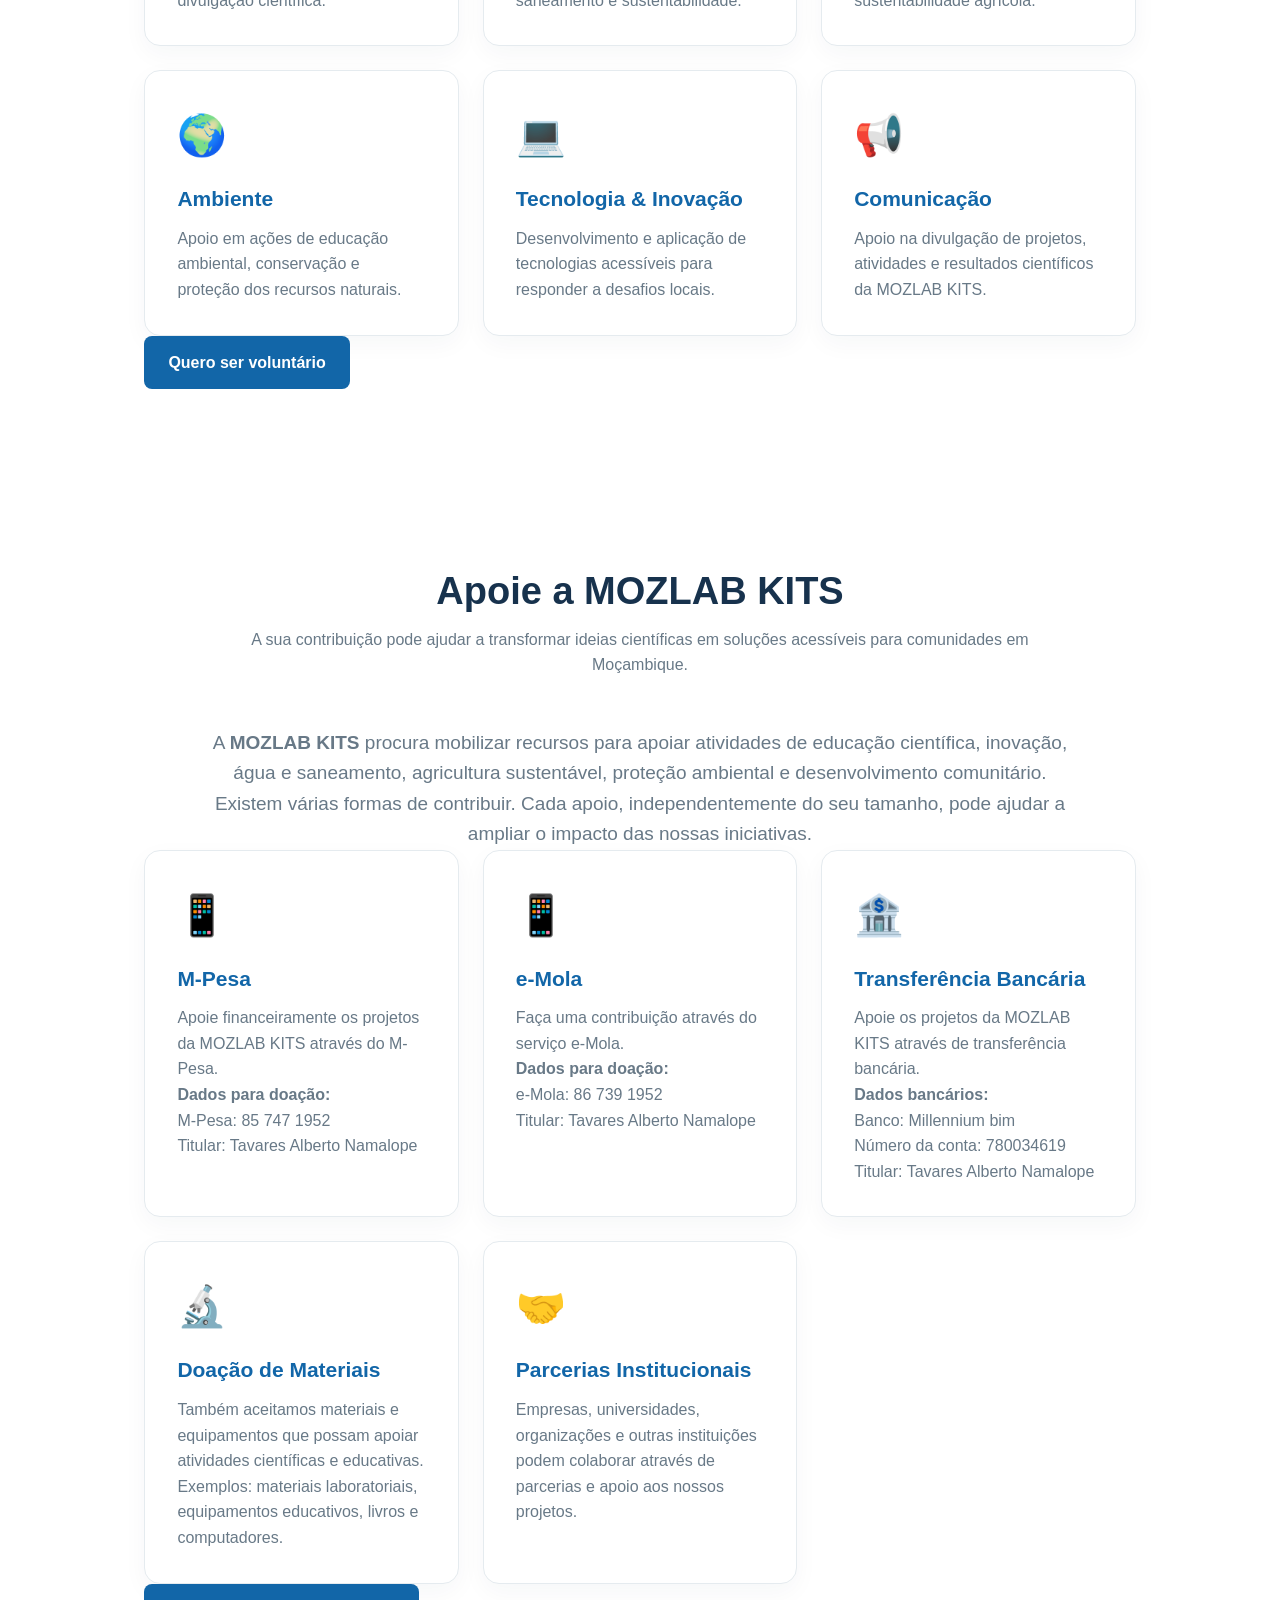
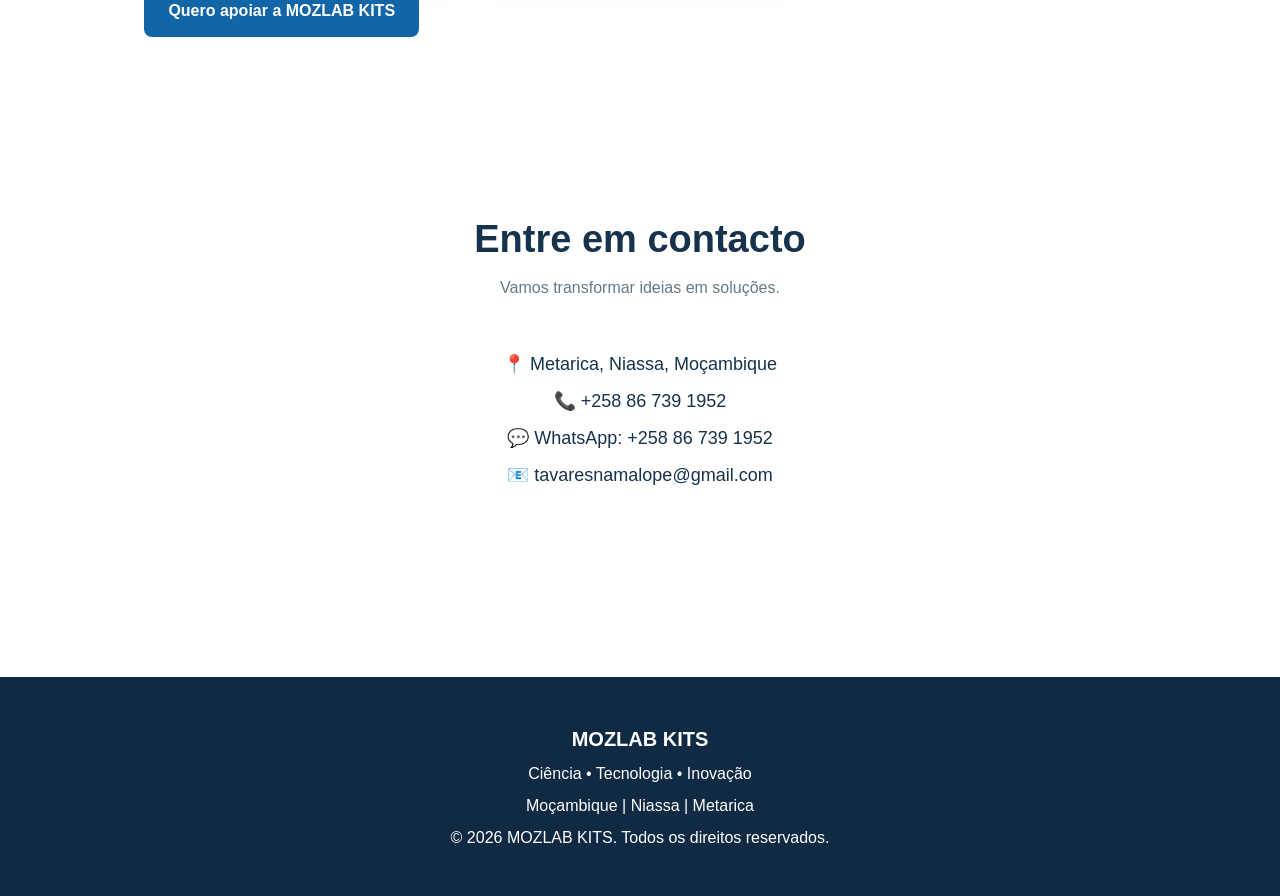
==== commit 68e606fc: "Update donation details in index.html" ====
--- a/index.html
+++ b/index.html
@@ -777,7 +777,8 @@
 
             <p>
                 <strong>Dados para doação:</strong><br>
-                Em breve
+M-Pesa: 85 747 1952<br>
+Titular: Tavares Alberto Namalope
             </p>
 
         </div>
@@ -796,7 +797,8 @@
 
             <p>
                 <strong>Dados para doação:</strong><br>
-                Em breve
+e-Mola: 86 739 1952<br>
+Titular: Tavares Alberto Namalope
             </p>
 
         </div>
@@ -815,7 +817,9 @@
 
             <p>
                 <strong>Dados bancários:</strong><br>
-                Em breve
+Banco: Millennium bim<br>
+Número da conta: 780034619<br>
+Titular: Tavares Alberto Namalope
             </p>
 
         </div>
